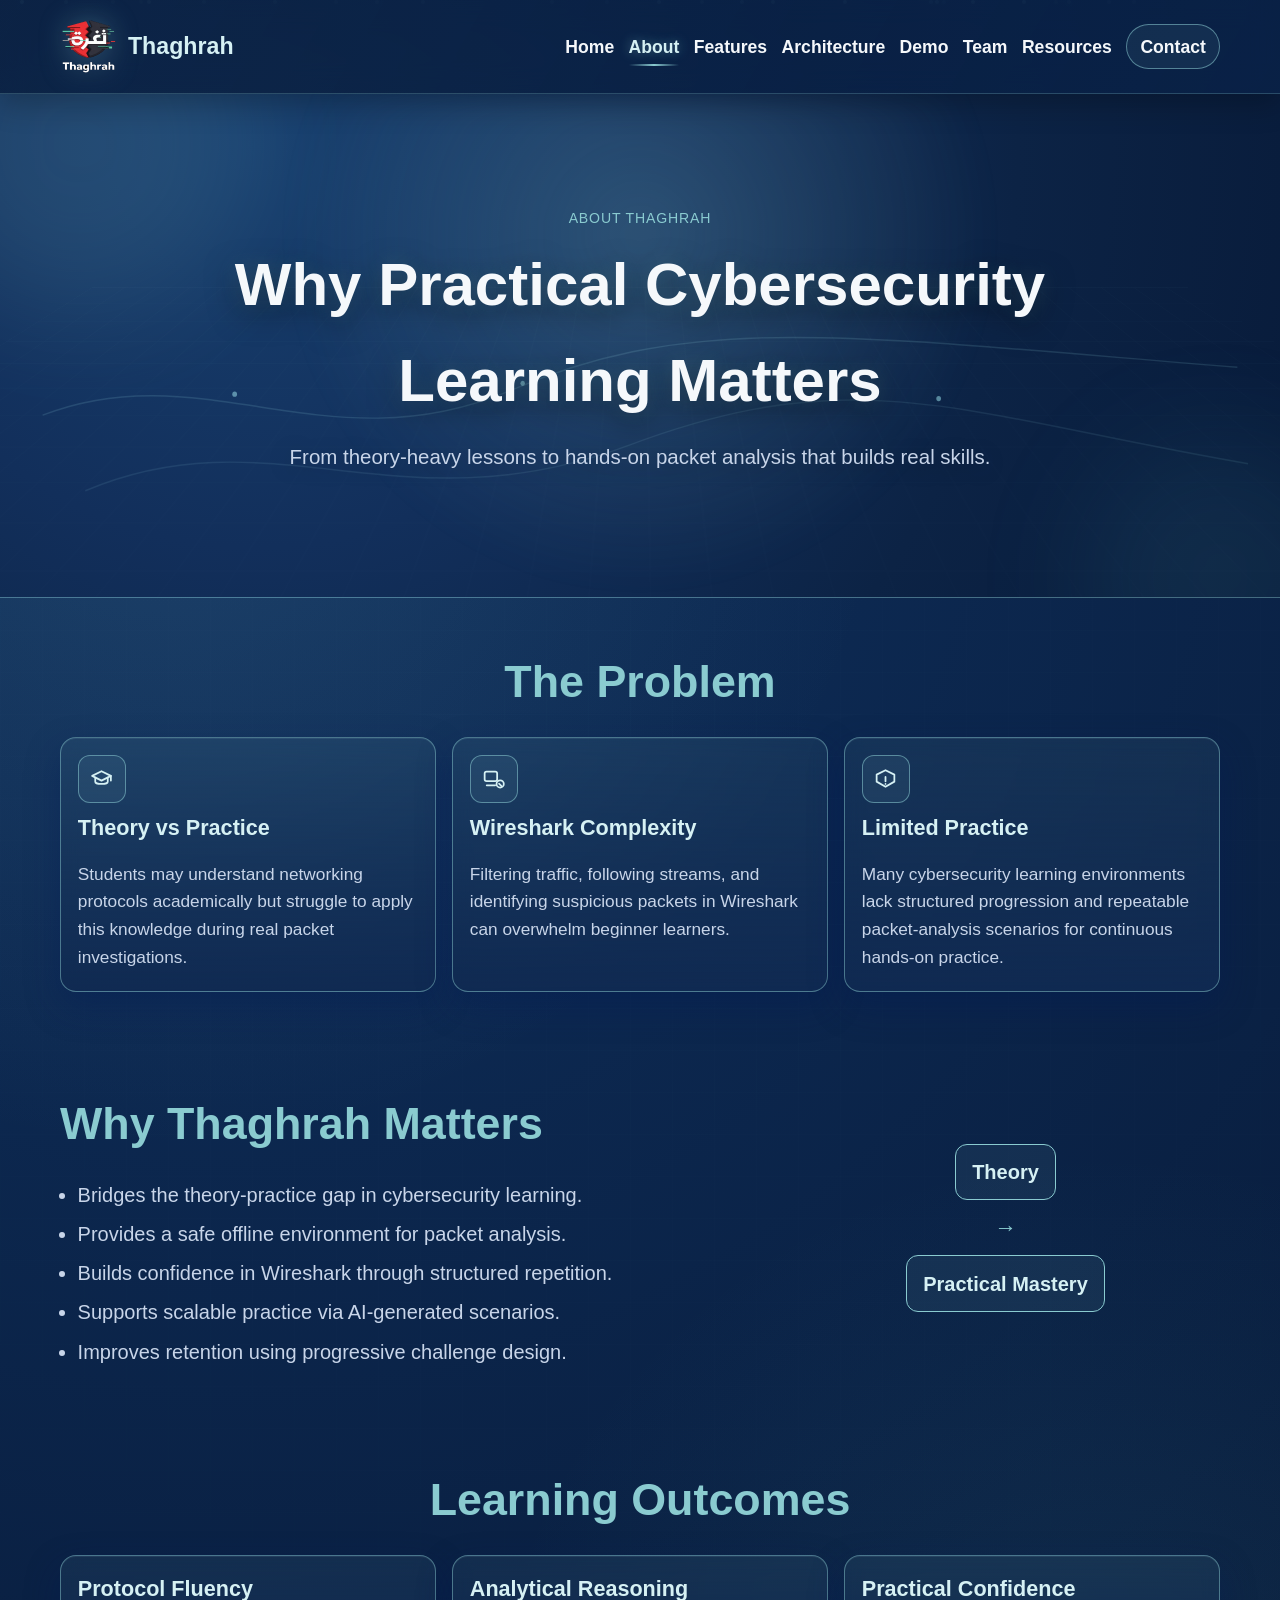
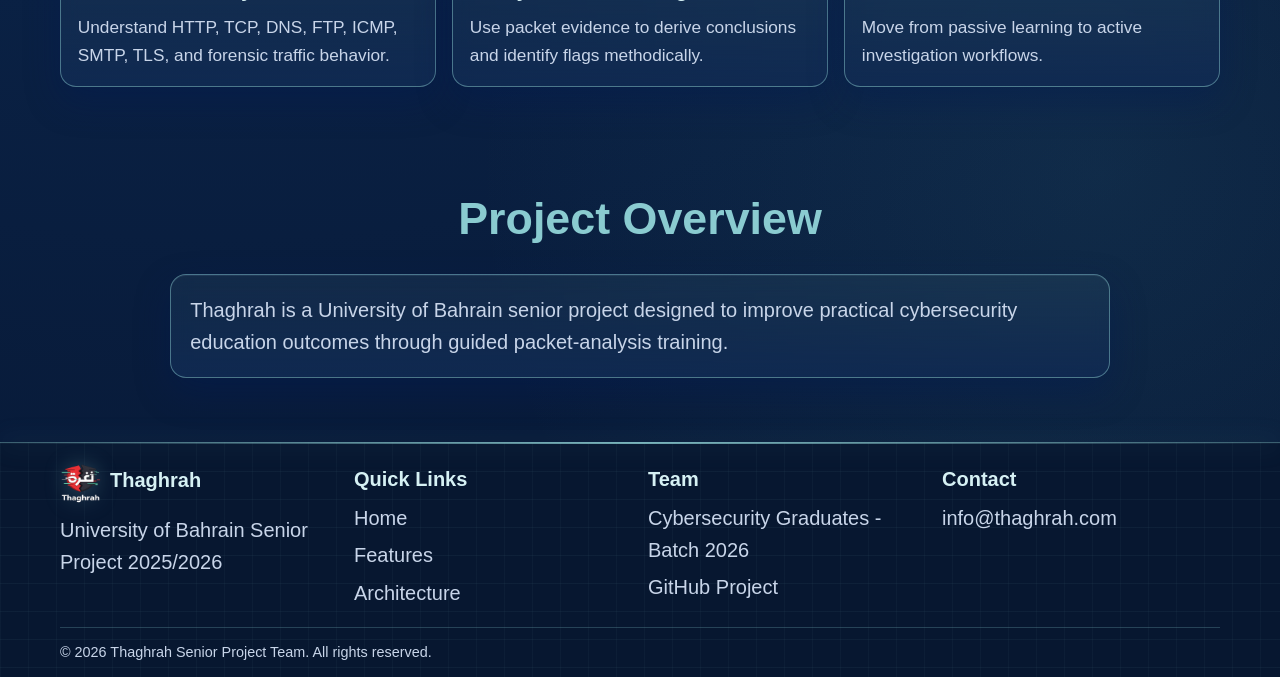
==== about.html @ a1ef3fb4 "Website" ====
<!doctype html>
<html lang="en">
  <head>
    <meta charset="UTF-8" />
    <meta name="viewport" content="width=device-width, initial-scale=1.0" />
    <title>Thaghrah | About</title>
    <meta name="description" content="About Thaghrah, the educational impact, and why practical packet-analysis training matters." />
    <link rel="stylesheet" href="./styles.css" />
    <script defer src="./js/app.js"></script>
  </head>
  <body data-page="about">
    <div id="site-nav"></div>
    <header class="hero">
      <div class="container hero-content">
        <p class="eyebrow">About Thaghrah</p>
        <h2>Why Practical Cybersecurity Learning Matters</h2>
        <p class="hero-subtitle">From theory-heavy lessons to hands-on packet analysis that builds real skills.</p>
      </div>
    </header>
    <main>
      <section class="container section">
        <h3 class="section-heading">The Problem</h3>
        <div class="info-grid problem-grid">
          <article class="info-card problem-card">
            <div class="problem-icon" aria-hidden="true">
              <svg viewBox="0 0 24 24" fill="none">
                <path d="M3 9.5L12 5l9 4.5-9 4.5-9-4.5Z" />
                <path d="M6 11.1V15c0 1.2 2.7 2.2 6 2.2s6-1 6-2.2v-3.9" />
                <path d="M21 9.5V14" />
              </svg>
            </div>
            <h4>Theory vs Practice</h4>
            <p>
              Students may understand networking protocols academically but struggle to
              apply this knowledge during real packet investigations.
            </p>
          </article>
          <article class="info-card problem-card">
            <div class="problem-icon" aria-hidden="true">
              <svg viewBox="0 0 24 24" fill="none">
                <rect x="3.5" y="5.5" width="12" height="9" rx="1.8" />
                <path d="M8.2 18.5h2.6m-5.3 0h8m3.8-1.6 2.2 2.2m-1.1-5.4a3.5 3.5 0 1 1 0 7 3.5 3.5 0 0 1 0-7Z" />
              </svg>
            </div>
            <h4>Wireshark Complexity</h4>
            <p>
              Filtering traffic, following streams, and identifying suspicious packets in
              Wireshark can overwhelm beginner learners.
            </p>
          </article>
          <article class="info-card problem-card">
            <div class="problem-icon" aria-hidden="true">
              <svg viewBox="0 0 24 24" fill="none">
                <path d="M12 4 3.5 8.3V15L12 20l8.5-5V8.3L12 4Z" />
                <path d="M12 10.5v4.2m0 2.5h.01" />
              </svg>
            </div>
            <h4>Limited Practice</h4>
            <p>
              Many cybersecurity learning environments lack structured progression and
              repeatable packet-analysis scenarios for continuous hands-on practice.
            </p>
          </article>
        </div>
      </section>

      <section class="container section split-impact">
        <div>
          <h3 class="section-heading left">Why Thaghrah Matters</h3>
          <ul class="impact-list">
            <li>Bridges the theory-practice gap in cybersecurity learning.</li>
            <li>Provides a safe offline environment for packet analysis.</li>
            <li>Builds confidence in Wireshark through structured repetition.</li>
            <li>Supports scalable practice via AI-generated scenarios.</li>
            <li>Improves retention using progressive challenge design.</li>
          </ul>
        </div>
        <div class="impact-visual">
          <div class="impact-tile">Theory</div>
          <div class="impact-arrow">→</div>
          <div class="impact-tile">Practical Mastery</div>
        </div>
      </section>

      <section class="container section">
        <h3 class="section-heading">Learning Outcomes</h3>
        <div class="info-grid">
          <article class="info-card"><h4>Protocol Fluency</h4><p>Understand HTTP, TCP, DNS, FTP, ICMP, SMTP, TLS, and forensic traffic behavior.</p></article>
          <article class="info-card"><h4>Analytical Reasoning</h4><p>Use packet evidence to derive conclusions and identify flags methodically.</p></article>
          <article class="info-card"><h4>Practical Confidence</h4><p>Move from passive learning to active investigation workflows.</p></article>
        </div>
      </section>

      <section class="container section">
        <h3 class="section-heading">Project Overview</h3>
        <div class="info-banner">
          Thaghrah is a University of Bahrain senior project designed to improve practical cybersecurity education outcomes through guided packet-analysis training.
        </div>
      </section>
    </main>
    <div id="site-footer"></div>
    <button id="scrollTopBtn" class="scroll-top" type="button" aria-label="Scroll to top">↑</button>
  </body>
</html>
---- styles.css ----
:root {
  --bg: #081b3a;
  --bg-soft: #102a52;
  --bg-soft-2: #193764;
  --text: #f5f8fb;
  --muted: #c8d5e9;
  --accent: #8acbd0;
  --accent-strong: #56b6c6;
  --accent-soft: #d6f1f4;
  --card-border: #8acbd0;
}

* { box-sizing: border-box; }
html { scroll-behavior: smooth; }
body {
  margin: 0;
  font-family: Inter, Arial, sans-serif;
  line-height: 1.6;
  font-size: 20px;
  background: radial-gradient(circle at 10% 10%, #0f315f 0%, #081b3a 42%, #06132a 100%);
  background-size: 170% 170%;
  animation: bodyGradientShift 20s ease-in-out infinite;
  color: var(--text);
  opacity: 0;
  transform: translateY(16px);
  transition: opacity 0.32s ease, transform 0.42s ease;
  position: relative;
  overflow-x: hidden;
}
body::before,
body::after {
  content: "";
  position: fixed;
  inset: 0;
  pointer-events: none;
  z-index: -2;
}
body::before {
  background:
    linear-gradient(rgba(138, 203, 208, 0.06) 1px, transparent 1px),
    linear-gradient(90deg, rgba(138, 203, 208, 0.05) 1px, transparent 1px);
  background-size: 42px 42px, 42px 42px;
  mask-image: radial-gradient(circle at 50% 35%, rgba(0, 0, 0, 0.75), transparent 78%);
  opacity: 0.38;
}
body::after {
  z-index: -1;
  background:
    radial-gradient(circle at 12% 18%, rgba(138, 203, 208, 0.12) 0%, transparent 34%),
    radial-gradient(circle at 86% 78%, rgba(86, 182, 198, 0.1) 0%, transparent 30%);
}
body.page-ready { opacity: 1; transform: translateY(0); }
body.page-leaving { opacity: 0; transform: translateY(16px) scale(0.995); }

.container { width: min(1160px, 92%); margin: 0 auto; }
.section { padding: 3rem 0; }
a { color: var(--accent); }

.site-nav-wrap {
  position: sticky;
  top: 0;
  z-index: 30;
  backdrop-filter: blur(14px);
  background: linear-gradient(120deg, rgba(8, 27, 58, 0.68), rgba(9, 33, 70, 0.78));
  border-bottom: 1px solid rgba(138, 203, 208, 0.25);
  box-shadow: 0 10px 28px rgba(0, 0, 0, 0.24);
}

.hero {
  background: radial-gradient(circle at 20% 10%, #18406f 0%, #122f5b 36%, #0c2345 68%, #081b3a 100%);
  border-bottom: 1px solid rgba(138, 203, 208, 0.45);
  padding-bottom: 2.1rem;
  min-height: 56vh;
  display: flex;
  flex-direction: column;
  position: relative;
  overflow: hidden;
  isolation: isolate;
}

.nav { display: flex; align-items: center; justify-content: space-between; gap: 1rem; padding: 1.1rem 0; }
.nav h1 { margin: 0; color: var(--accent-soft); font-size: 1.45rem; }
.brand {
  display: inline-flex;
  align-items: center;
  gap: 0.62rem;
  text-decoration: none;
}
.brand-logo {
  width: 58px;
  height: 58px;
  object-fit: contain;
  filter: drop-shadow(0 0 14px rgba(138, 203, 208, 0.3));
}
.menu-toggle { display: none; background: transparent; color: var(--accent); border: 1px solid var(--card-border); border-radius: 10px; padding: 0.5rem 0.8rem; }
.nav-links { display: flex; align-items: center; gap: 0.9rem; }
.nav-links a {
  text-decoration: none;
  color: var(--text);
  font-weight: 600;
  font-size: 1.1rem;
  position: relative;
  transition: color 0.24s ease;
}
.nav-links a::after {
  content: "";
  position: absolute;
  left: 0;
  right: 0;
  bottom: -5px;
  height: 2px;
  background: linear-gradient(90deg, rgba(138, 203, 208, 0), var(--accent), rgba(138, 203, 208, 0));
  transform: scaleX(0);
  transform-origin: center;
  transition: transform 0.28s ease;
}
.nav-links a:hover::after,
.nav-links a.active::after { transform: scaleX(1); }
.nav-links a.active { color: var(--accent-soft); text-shadow: 0 0 12px rgba(138, 203, 208, 0.45); }
.nav-links a.nav-contact {
  padding: 0.45rem 0.82rem;
  border-radius: 999px;
  border: 1px solid rgba(138, 203, 208, 0.55);
  background: rgba(138, 203, 208, 0.08);
  box-shadow: 0 0 0 rgba(138, 203, 208, 0.3);
}
.nav-links a.nav-contact:hover {
  box-shadow: 0 0 18px rgba(138, 203, 208, 0.35), 0 10px 24px rgba(2, 26, 84, 0.42);
}

.btn {
  text-decoration: none;
  background: linear-gradient(90deg, #5dbcc8 0%, #8acbd0 100%);
  color: #021a54;
  padding: 0.7rem 1.15rem;
  border-radius: 12px;
  font-weight: 700;
  font-size: 1.03rem;
  border: 1px solid transparent;
  box-shadow: 0 8px 20px rgba(138, 203, 208, 0.32);
  transition: transform 0.24s ease, box-shadow 0.24s ease, filter 0.24s ease;
  position: relative;
  overflow: hidden;
}
.btn::after {
  content: "→";
  margin-left: 0.35rem;
  display: inline-block;
  transform: translateX(0);
  transition: transform 0.2s ease;
}
.btn:hover { transform: translateY(-2px) scale(1.015); box-shadow: 0 14px 32px rgba(138, 203, 208, 0.5); filter: saturate(1.08); }
.btn:hover::after { transform: translateX(4px); }
.btn:active { transform: translateY(1px) scale(0.99); }
.btn.ghost { background: rgba(138, 203, 208, 0.12); color: var(--text); border-color: var(--card-border); box-shadow: none; }
.btn.outline { background: transparent; color: var(--accent); border-color: var(--accent); box-shadow: none; }
.btn.primary { background: linear-gradient(90deg, var(--accent-strong) 0%, var(--accent) 100%); }
.btn.block { display: block; width: 100%; text-align: center; margin-top: 0.5rem; }
.btn.block::after { content: "↗"; }

.hero::before,
.hero::after {
  content: "";
  position: absolute;
  border-radius: 999px;
  filter: blur(60px);
  opacity: 0.35;
  pointer-events: none;
}

.hero::before {
  width: 340px;
  height: 340px;
  background: rgba(138, 203, 208, 0.35);
  top: -120px;
  left: -90px;
  animation: heroOrbDriftA 10.5s ease-in-out infinite;
}

.hero::after {
  width: 280px;
  height: 280px;
  background: rgba(86, 182, 198, 0.28);
  bottom: -120px;
  right: -80px;
  animation: heroOrbDriftB 12.5s ease-in-out infinite;
}
.hero-grid,
.hero-spotlight,
.hero-network {
  position: absolute;
  pointer-events: none;
  inset: 0;
}
.hero-grid {
  background:
    linear-gradient(rgba(138, 203, 208, 0.1) 1px, transparent 1px),
    linear-gradient(90deg, rgba(138, 203, 208, 0.08) 1px, transparent 1px);
  background-size: 38px 38px, 38px 38px;
  mask-image: linear-gradient(to bottom, rgba(0, 0, 0, 0.9), transparent 85%);
  opacity: 0.22;
  transform: perspective(600px) rotateX(56deg) translateY(130px);
  transform-origin: center;
}
.hero-spotlight {
  background: radial-gradient(circle at 50% 28%, rgba(138, 203, 208, 0.22), transparent 48%);
  filter: blur(14px);
  animation: heroSpotPulse 7s ease-in-out infinite;
}
.hero-network {
  z-index: 0;
  opacity: 0.62;
  mix-blend-mode: screen;
}
.hero-content h2 {
  text-shadow: 0 8px 30px rgba(0, 0, 0, 0.5), 0 0 22px rgba(138, 203, 208, 0.22);
}
.hero-subtitle {
  text-shadow: 0 4px 22px rgba(2, 26, 84, 0.4);
}
.hero-content > * { position: relative; z-index: 2; }

.hero-content { text-align: center; padding: 2rem 0 0.6rem; position: relative; z-index: 1; }
.hero-content {
  margin-top: auto;
  margin-bottom: auto;
}
.eyebrow { color: var(--accent); text-transform: uppercase; letter-spacing: 0.06em; font-size: 0.88rem; margin: 0 0 0.4rem; }
.hero-content h2 {
  margin: 0.45rem auto 0.75rem;
  font-size: clamp(2.25rem, 4.9vw, 3.75rem);
  max-width: 900px;
  text-wrap: balance;
}
.hero-fullscreen { min-height: 100vh; }
.hero-fullscreen .hero-content {
  margin-top: auto;
  margin-bottom: auto;
  padding: 2.2rem 0 0.4rem;
}
.hero-subtitle { max-width: 840px; margin: 0 auto; color: var(--muted); font-size: 1.28rem; }
.hero-actions { margin-top: 1.1rem; display: flex; justify-content: center; gap: 0.75rem; flex-wrap: wrap; }

.section-heading { text-align: center; color: var(--accent); font-size: clamp(2rem, 3.5vw, 3rem); margin: 0 0 1.2rem; }
.section-heading.left { text-align: left; }
.section-subtitle { text-align: center; color: var(--muted); margin-top: -0.5rem; margin-bottom: 1.2rem; }

.glass {
  background: linear-gradient(180deg, rgba(138, 203, 208, 0.08) 0%, rgba(16, 42, 82, 0.94) 100%);
  border: 1px solid var(--card-border);
  border-radius: 16px;
  box-shadow: 0 10px 24px rgba(2, 26, 84, 0.28);
}

.overview-layout { display: grid; grid-template-columns: 1.25fr 1fr; gap: 0.8rem; align-items: stretch; }
.stats-row { display: grid; grid-template-columns: repeat(2, minmax(0, 1fr)); gap: 0.6rem; }
.mini-stat {
  padding: 1.35rem 1rem;
  min-height: 155px;
  text-align: center;
  display: flex;
  flex-direction: column;
  justify-content: center;
}
.mini-stat strong { display: block; font-size: 2.05rem; color: var(--accent); }
.mini-stat span { color: var(--muted); font-size: 1.15rem; }
.mini-stat, .demo-video-panel, .solution-card, .info-card, .team-card, .resource-card, .security-card, .gamification-card, .category-card, .flow-step, .tech-chip, .content-panel, .info-banner, .architecture-diagram-wrap { background: linear-gradient(180deg, rgba(138, 203, 208, 0.08) 0%, rgba(16, 42, 82, 0.94) 100%); border: 1px solid var(--card-border); border-radius: 16px; box-shadow: 0 10px 24px rgba(2, 26, 84, 0.28); }
.mini-stat, .demo-video-panel, .solution-card, .info-card, .team-card, .resource-card, .security-card, .gamification-card, .category-card, .flow-step, .tech-chip, .content-panel, .info-banner, .architecture-diagram-wrap {
  backdrop-filter: blur(9px);
  border-color: rgba(138, 203, 208, 0.48);
  box-shadow: 0 14px 34px rgba(2, 26, 84, 0.38), inset 0 1px 0 rgba(214, 241, 244, 0.08);
  transition: transform 0.26s ease, box-shadow 0.26s ease, border-color 0.26s ease, filter 0.26s ease;
  position: relative;
}
.mini-stat::before, .demo-video-panel::before, .solution-card::before, .info-card::before, .team-card::before, .resource-card::before, .security-card::before, .gamification-card::before, .category-card::before, .flow-step::before, .tech-chip::before {
  content: "";
  position: absolute;
  inset: -1px;
  border-radius: inherit;
  background: radial-gradient(240px circle at var(--mx, 50%) var(--my, 50%), rgba(138, 203, 208, 0.2), transparent 55%);
  opacity: 0;
  transition: opacity 0.25s ease;
  pointer-events: none;
}
.mini-stat:hover::before, .demo-video-panel:hover::before, .solution-card:hover::before, .info-card:hover::before, .team-card:hover::before, .resource-card:hover::before, .security-card:hover::before, .gamification-card:hover::before, .category-card:hover::before, .flow-step:hover::before, .tech-chip:hover::before { opacity: 1; }

.demo-video-panel {
  padding: 1rem;
  box-shadow: 0 20px 42px rgba(2, 26, 84, 0.5), 0 0 30px rgba(138, 203, 208, 0.15);
}
.demo-video-panel h4 { margin: 0 0 0.4rem; color: var(--accent-soft); font-size: 1.25rem; }
.demo-video-panel p { margin: 0 0 0.7rem; color: var(--muted); }
.video-frame {
  border-radius: 12px;
  overflow: hidden;
  border: 1px solid var(--card-border);
  background: var(--bg-soft-2);
  aspect-ratio: 16 / 9;
  box-shadow: 0 24px 40px rgba(0, 0, 0, 0.42), 0 0 26px rgba(138, 203, 208, 0.17);
}
.video-frame iframe {
  transform: scale(1.01);
  transition: transform 0.55s ease, filter 0.55s ease;
  filter: saturate(1.05) contrast(1.04);
}
.demo-video-panel:hover .video-frame iframe {
  transform: scale(1.03);
}
.video-frame iframe { width: 100%; height: 100%; border: 0; }

.content-panel, .info-banner { padding: 1.2rem; max-width: 940px; margin: 0 auto; color: var(--muted); }
.solution-grid, .info-grid, .team-grid, .resources-grid, .security-grid, .gamification-grid { display: grid; grid-template-columns: repeat(3, minmax(0, 1fr)); gap: 1rem; }
.solution-card, .info-card, .team-card, .resource-card, .security-card, .gamification-card, .category-card { padding: 1.05rem; }
.solution-card:hover, .info-card:hover, .team-card:hover, .resource-card:hover, .security-card:hover, .gamification-card:hover, .category-card:hover, .flow-step:hover, .mini-stat:hover, .tech-chip:hover {
  transform: translateY(-7px) scale(1.01);
  box-shadow: 0 20px 36px rgba(2, 26, 84, 0.52), 0 0 0 1px rgba(138, 203, 208, 0.5), 0 0 20px rgba(138, 203, 208, 0.2);
}
.solution-card h4, .info-card h4, .team-card h4, .resource-card h4, .security-card h4, .gamification-card h4, .category-card h4 { margin: 0 0 0.45rem; color: var(--accent-soft); }
.solution-card h4, .info-card h4, .team-card h4, .resource-card h4, .security-card h4, .gamification-card h4, .category-card h4 { font-size: 1.35rem; }
.solution-card p, .info-card p, .team-card p, .resource-card p, .security-card p, .gamification-card p, .category-card p { margin: 0; color: var(--muted); font-size: 1.08rem; }
.resource-card p { min-height: 58px; margin-bottom: 0.7rem; }
.problem-grid .problem-card {
  min-height: 255px;
  display: flex;
  flex-direction: column;
  gap: 0.5rem;
}
.problem-icon {
  width: 48px;
  height: 48px;
  border-radius: 12px;
  display: grid;
  place-items: center;
  border: 1px solid rgba(138, 203, 208, 0.55);
  background: rgba(138, 203, 208, 0.08);
  box-shadow: 0 0 0 0 rgba(138, 203, 208, 0.32);
  transition: transform 0.24s ease, box-shadow 0.24s ease, background 0.24s ease;
}
.problem-icon svg {
  width: 25px;
  height: 25px;
  stroke: var(--accent-soft);
  stroke-width: 1.7;
  stroke-linecap: round;
  stroke-linejoin: round;
}
.problem-card:hover .problem-icon {
  transform: translateY(-2px) scale(1.04);
  background: rgba(138, 203, 208, 0.16);
  box-shadow: 0 0 16px rgba(138, 203, 208, 0.35);
}

#conclusion .info-grid {
  max-width: 980px;
  margin-left: auto;
  margin-right: auto;
  grid-template-columns: repeat(2, minmax(0, 1fr));
}

.preview-carousel { max-width: 1040px; margin: 0 auto; }
.preview-track { display: grid; }
.preview-slide { display: none; padding: 1rem; border: 1px solid var(--card-border); border-radius: 16px; background: linear-gradient(180deg, rgba(138, 203, 208, 0.08) 0%, rgba(16, 42, 82, 0.94) 100%); box-shadow: 0 22px 38px rgba(0, 0, 0, 0.35); }
.preview-slide.active { display: block; animation: cinematicSlideIn 0.62s cubic-bezier(0.16, 0.84, 0.24, 1); }
.preview-slide h4 { margin: 0 0 0.7rem; color: var(--accent-soft); }
.preview-slide .mockup-screen-wrap {
  padding: 12px;
  border-radius: 14px;
  border: 1px solid rgba(138, 203, 208, 0.35);
  background: linear-gradient(180deg, rgba(255, 255, 255, 0.04), rgba(255, 255, 255, 0.01));
  box-shadow: 0 16px 30px rgba(0, 0, 0, 0.34);
}
.preview-slide .mockup-screen {
  border-radius: 12px;
  border: 1px solid var(--card-border);
  height: 260px;
  margin-bottom: 0.2rem;
  background-size: cover;
  background-position: center;
  cursor: zoom-in;
  position: relative;
  overflow: hidden;
  transition: transform 0.28s ease, box-shadow 0.28s ease;
}
.preview-slide .mockup-screen:hover { transform: scale(1.02); box-shadow: 0 20px 30px rgba(2, 26, 84, 0.45), 0 0 26px rgba(138, 203, 208, 0.24); }
.preview-slide .mockup-screen::after {
  content: "";
  position: absolute;
  inset: 0;
  background: linear-gradient(120deg, rgba(255, 255, 255, 0.06), transparent 30%, transparent 70%, rgba(255, 255, 255, 0.06));
  opacity: 0;
  transition: opacity 0.32s ease;
}
.preview-slide .mockup-screen:hover::after { opacity: 1; }
.browser-chrome {
  height: 28px;
  display: flex;
  align-items: center;
  gap: 6px;
  margin-bottom: 8px;
}
.browser-chrome span {
  width: 10px;
  height: 10px;
  border-radius: 999px;
  background: rgba(214, 241, 244, 0.4);
}
.mock-dashboard { background-image: linear-gradient(120deg, rgba(86,182,198,0.3), rgba(8,27,58,0.9)); }
.mock-challenge { background-image: linear-gradient(120deg, rgba(138,203,208,0.4), rgba(8,27,58,0.95)); }
.mock-ai { background-image: linear-gradient(120deg, rgba(32,113,156,0.45), rgba(8,27,58,0.92)); }
.mock-progress { background-image: linear-gradient(120deg, rgba(86,182,198,0.35), rgba(8,27,58,0.9)); }
.preview-controls { display: flex; justify-content: center; gap: 0.5rem; margin-top: 0.7rem; }
.preview-dot { width: 12px; height: 12px; border-radius: 50%; border: 1px solid var(--accent); background: transparent; }
.preview-dot.active { background: var(--accent); box-shadow: 0 0 14px rgba(138, 203, 208, 0.8); }

.workflow { display: grid; grid-template-columns: repeat(6, minmax(0, 1fr)); gap: 0.75rem; position: relative; }
.flow-step { padding: 0.9rem; text-align: center; position: relative; }
.flow-step span { width: 32px; height: 32px; display: grid; place-items: center; margin: 0 auto 0.45rem; border-radius: 50%; border: 1px solid var(--accent); color: var(--accent); font-weight: 700; }
.flow-step h4 { margin: 0 0 0.35rem; color: var(--accent-soft); font-size: 1rem; }
.flow-step p { margin: 0; color: var(--muted); font-size: 0.9rem; }

.categories-grid { display: grid; grid-template-columns: repeat(4, minmax(0, 1fr)); gap: 0.8rem; }
.category-card { min-height: 130px; }

.split-impact { display: grid; grid-template-columns: 1.25fr 0.75fr; gap: 1rem; align-items: center; }
.impact-list { margin: 0; padding-left: 1.1rem; color: var(--muted); display: grid; gap: 0.45rem; }
.impact-visual { display: grid; place-items: center; gap: 0.6rem; }
.impact-tile { padding: 0.7rem 1rem; border: 1px solid var(--card-border); border-radius: 12px; background: rgba(138, 203, 208, 0.08); color: var(--accent-soft); font-weight: 700; }
.impact-arrow { color: var(--accent); font-size: 1.4rem; }

.architecture-diagram-wrap { padding: 1rem; cursor: zoom-in; transition: box-shadow 0.2s ease; }
.architecture-diagram-wrap:hover { box-shadow: 0 0 0 1px var(--accent), 0 18px 30px rgba(2,26,84,0.45); }
.architecture-diagram { display: block; width: 100%; height: auto; border-radius: 12px; }
.architecture-diagram-wrap figcaption { color: var(--muted); margin-top: 0.45rem; font-size: 0.9rem; text-align: center; }

.progress-bar { height: 10px; border-radius: 999px; background: rgba(138, 203, 208, 0.18); overflow: hidden; margin: 0.35rem 0 0.7rem; }
.progress-bar span {
  display: block;
  height: 100%;
  width: 0;
  background: linear-gradient(90deg, var(--accent-strong), var(--accent));
  box-shadow: 0 0 14px rgba(138, 203, 208, 0.45);
  transition: width 1s cubic-bezier(0.17, 0.84, 0.44, 1);
}
.badge-row { display: flex; gap: 0.35rem; flex-wrap: wrap; margin: 0.35rem 0 0.65rem; }
.badge-row span {
  border: 1px solid var(--card-border);
  border-radius: 999px;
  padding: 0.25rem 0.6rem;
  color: var(--accent-soft);
  font-size: 0.86rem;
  position: relative;
  overflow: hidden;
}
.badge-row span::after {
  content: "";
  position: absolute;
  inset: 0;
  background: linear-gradient(120deg, transparent 20%, rgba(214, 241, 244, 0.32) 50%, transparent 80%);
  transform: translateX(-130%);
  animation: badgeShine 3.2s ease-in-out infinite;
}
.confetti-preview {
  display: flex;
  gap: 0.5rem;
  min-height: 22px;
  margin: 0.35rem 0 0.55rem;
}
.confetti-preview i {
  width: 6px;
  height: 6px;
  border-radius: 2px;
  display: block;
  background: var(--accent);
  animation: confettiFloat 1.3s ease-in-out infinite;
  opacity: 0.85;
}
.confetti-preview i:nth-child(2n) { animation-delay: 0.2s; background: #68d6de; }
.confetti-preview i:nth-child(3n) { animation-delay: 0.38s; background: #9ce8ee; }

.tech-grid { display: grid; grid-template-columns: repeat(3, minmax(0, 1fr)); gap: 0.7rem; max-width: 920px; margin: 0 auto; }
.tech-chip { padding: 0.8rem 1rem; text-align: center; font-weight: 700; color: var(--accent-soft); }
.tech-chip {
  display: grid;
  place-items: center;
  gap: 0.34rem;
  min-height: 90px;
  animation: chipFloat 5.2s ease-in-out infinite;
}
.tech-chip::after {
  content: attr(data-icon);
  width: 36px;
  height: 36px;
  border-radius: 10px;
  display: grid;
  place-items: center;
  font-size: 0.78rem;
  border: 1px solid rgba(138, 203, 208, 0.4);
  background: radial-gradient(circle at 30% 25%, rgba(214, 241, 244, 0.18), rgba(16, 42, 82, 0.7));
  box-shadow: 0 0 18px rgba(138, 203, 208, 0.2);
}
.tech-chip:nth-child(2n) { animation-delay: 0.45s; }

.avatar { width: 72px; height: 72px; border-radius: 50%; border: 2px solid var(--accent); display: grid; place-items: center; margin: 0 auto 0.8rem; font-weight: 700; color: var(--accent-soft); }

.team-card {
  text-align: center;
}

.team-links {
  margin-top: 0.8rem;
  display: flex;
  gap: 0.45rem;
  flex-wrap: wrap;
  justify-content: center;
}

.team-links a {
  text-decoration: none;
  border: 1px solid var(--card-border);
  border-radius: 999px;
  padding: 0.32rem 0.72rem;
  color: var(--accent-soft);
  font-size: 0.9rem;
  transition: all 0.2s ease;
}

.team-links a:hover {
  background: rgba(138, 203, 208, 0.14);
  color: var(--text);
}

.team-link-btn {
  font: inherit;
  cursor: pointer;
  text-decoration: none;
  border: 1px solid var(--card-border);
  border-radius: 999px;
  padding: 0.32rem 0.72rem;
  color: var(--accent-soft);
  font-size: 0.9rem;
  transition: all 0.2s ease;
  background: transparent;
}

.team-link-btn:hover {
  background: rgba(138, 203, 208, 0.14);
  color: var(--text);
}

.supervisor-appreciation {
  margin-top: 2.25rem;
  text-align: center;
}

.supervisor-appreciation-title {
  margin: 0 0 0.85rem;
  font-size: 1.15rem;
  color: var(--accent-soft);
  font-weight: 600;
  letter-spacing: 0.04em;
}

.supervisor-appreciation p {
  margin: 0;
  line-height: 1.65;
  max-width: 720px;
  margin-left: auto;
  margin-right: auto;
}

.supervisor-appreciation strong {
  color: var(--text);
}

.cv-modal {
  position: fixed;
  inset: 0;
  z-index: 60;
  display: none;
  align-items: center;
  justify-content: center;
  padding: 1rem;
}

.cv-modal.open {
  display: flex;
}

.cv-modal-backdrop {
  position: absolute;
  inset: 0;
  background: rgba(0, 5, 20, 0.88);
  cursor: pointer;
}

.cv-modal-panel {
  position: relative;
  z-index: 1;
  width: min(960px, 100%);
  max-height: 92vh;
  display: flex;
  flex-direction: column;
  background: linear-gradient(180deg, rgba(16, 42, 82, 0.98) 0%, rgba(8, 27, 58, 0.99) 100%);
  border: 1px solid var(--card-border);
  border-radius: 16px;
  box-shadow: 0 24px 48px rgba(0, 0, 0, 0.55);
  overflow: hidden;
}

.cv-modal-header {
  display: flex;
  flex-wrap: wrap;
  align-items: center;
  justify-content: space-between;
  gap: 0.75rem;
  padding: 0.85rem 1rem;
  border-bottom: 1px solid rgba(138, 203, 208, 0.35);
}

.cv-modal-title {
  margin: 0;
  font-size: 1.1rem;
  color: var(--accent-soft);
}

.cv-modal-actions {
  display: flex;
  align-items: center;
  gap: 0.5rem;
}

.cv-modal-download {
  font-size: 0.9rem;
  padding: 0.5rem 0.9rem;
}

.cv-modal-close {
  width: 40px;
  height: 40px;
  border-radius: 50%;
  border: 1px solid var(--accent);
  background: #0d2852;
  color: var(--text);
  font-size: 1.5rem;
  line-height: 1;
  cursor: pointer;
}

.cv-modal-body {
  flex: 1;
  min-height: 0;
  display: flex;
  flex-direction: column;
  padding: 0 1rem 1rem;
}

.cv-modal-frame {
  flex: 1;
  min-height: 55vh;
  width: 100%;
  border: 1px solid var(--card-border);
  border-radius: 12px;
  background: #0a1628;
}

.cv-modal-hint {
  margin: 0.65rem 0 0;
  font-size: 0.88rem;
  color: var(--muted);
  text-align: center;
}

.site-footer {
  border-top: 1px solid rgba(138, 203, 208, 0.4);
  padding-top: 1.2rem;
  margin-top: 1rem;
  background:
    linear-gradient(rgba(138, 203, 208, 0.05) 1px, transparent 1px),
    linear-gradient(90deg, rgba(138, 203, 208, 0.04) 1px, transparent 1px),
    #071730;
  background-size: 28px 28px, 28px 28px, auto;
  position: relative;
}
.site-footer::before {
  content: "";
  position: absolute;
  top: -1px;
  left: 0;
  right: 0;
  height: 2px;
  background: linear-gradient(90deg, transparent, rgba(138, 203, 208, 0.8), transparent);
  box-shadow: 0 0 24px rgba(138, 203, 208, 0.35);
}
.footer-grid { display: grid; grid-template-columns: repeat(4, minmax(0, 1fr)); gap: 1rem; }
.footer-brand {
  display: inline-flex;
  align-items: center;
  gap: 0.5rem;
}
.footer-logo {
  width: 42px;
  height: 42px;
  object-fit: contain;
  filter: drop-shadow(0 0 10px rgba(138, 203, 208, 0.28));
}
.footer-grid h4 { margin: 0 0 0.45rem; color: var(--accent-soft); }
.footer-grid p, .footer-grid a { margin: 0; display: block; color: var(--muted); text-decoration: none; margin-bottom: 0.35rem; }
.footer-grid a {
  position: relative;
  width: fit-content;
  transition: color 0.2s ease, transform 0.2s ease;
}
.footer-grid a::after {
  content: "";
  position: absolute;
  left: 0;
  bottom: -2px;
  width: 100%;
  height: 1px;
  background: var(--accent);
  transform: scaleX(0);
  transform-origin: left;
  transition: transform 0.22s ease;
}
.footer-grid a:hover { color: var(--accent-soft); transform: translateX(2px); }
.footer-grid a:hover::after { transform: scaleX(1); }
.footer-bottom { border-top: 1px solid rgba(138, 203, 208, 0.24); margin-top: 0.8rem; padding: 0.8rem 0; color: var(--muted); font-size: 0.9rem; }

.lightbox {
  position: fixed;
  inset: 0;
  background: rgba(0, 5, 20, 0.86);
  display: none;
  align-items: center;
  justify-content: center;
  padding: 1rem;
  z-index: 40;
}
.lightbox.open { display: flex; }
.lightbox img { max-width: min(1200px, 95vw); max-height: 88vh; border-radius: 12px; border: 1px solid var(--accent); box-shadow: 0 20px 40px rgba(0,0,0,0.5); }
.lightbox-close { position: absolute; top: 18px; right: 20px; border: 1px solid var(--accent); background: #0d2852; color: var(--text); font-size: 1.6rem; width: 44px; height: 44px; border-radius: 50%; }

.contact-form {
  max-width: 820px;
  margin: 0 auto;
  padding: 1rem;
  display: grid;
  gap: 0.75rem;
}
.contact-form label {
  color: var(--accent-soft);
  display: grid;
  gap: 0.35rem;
  font-size: 0.95rem;
}
.contact-form input,
.contact-form textarea {
  width: 100%;
  background: rgba(8, 27, 58, 0.8);
  border: 1px solid var(--card-border);
  border-radius: 10px;
  color: var(--text);
  padding: 0.7rem 0.75rem;
  font: inherit;
}

.scroll-top {
  position: fixed;
  right: 18px;
  bottom: 18px;
  width: 44px;
  height: 44px;
  border-radius: 50%;
  border: 1px solid var(--card-border);
  background: rgba(8, 27, 58, 0.9);
  color: var(--accent);
  cursor: pointer;
  display: grid;
  place-items: center;
  opacity: 0;
  transform: translateY(8px);
  pointer-events: none;
  transition: all 0.2s ease;
  z-index: 50;
}
.scroll-top.show {
  opacity: 1;
  transform: translateY(0);
  pointer-events: auto;
}

.reveal { opacity: 0; transform: translateY(16px); transition: opacity 0.55s ease, transform 0.55s ease; }
.reveal.in { opacity: 1; transform: translateY(0); }
.reveal.stagger { transition-delay: calc(var(--stagger-index, 0) * 80ms); }
.heading-reveal { opacity: 0; transform: translateY(18px); transition: opacity 0.5s ease, transform 0.5s ease; }
.heading-reveal.in { opacity: 1; transform: translateY(0); }

.floating-particles {
  position: fixed;
  inset: 0;
  pointer-events: none;
  z-index: -1;
  overflow: hidden;
}
.floating-particles span {
  position: absolute;
  width: 4px;
  height: 4px;
  border-radius: 50%;
  background: rgba(138, 203, 208, 0.5);
  box-shadow: 0 0 10px rgba(138, 203, 208, 0.35);
  animation: floatParticle linear infinite;
}

@keyframes fadeUp {
  from { opacity: 0; transform: translateY(8px); }
  to { opacity: 1; transform: translateY(0); }
}
@keyframes bodyGradientShift {
  0% { background-position: 0% 40%; }
  50% { background-position: 100% 60%; }
  100% { background-position: 0% 40%; }
}
@keyframes floatParticle {
  from { transform: translateY(110vh) scale(0.8); opacity: 0; }
  12% { opacity: 0.7; }
  to { transform: translateY(-15vh) scale(1.2); opacity: 0; }
}
@keyframes badgeShine {
  0%, 72% { transform: translateX(-130%); }
  100% { transform: translateX(130%); }
}
@keyframes confettiFloat {
  0% { transform: translateY(0) rotate(0deg); }
  50% { transform: translateY(-7px) rotate(18deg); }
  100% { transform: translateY(0) rotate(-4deg); }
}
@keyframes chipFloat {
  0%, 100% { transform: translateY(0); }
  50% { transform: translateY(-5px); }
}
@keyframes heroSpotPulse {
  0%, 100% { opacity: 0.6; transform: scale(1); }
  50% { opacity: 0.88; transform: scale(1.04); }
}
@keyframes heroOrbDriftA {
  0%, 100% { transform: translate3d(0, 0, 0); }
  50% { transform: translate3d(22px, -16px, 0); }
}
@keyframes heroOrbDriftB {
  0%, 100% { transform: translate3d(0, 0, 0); }
  50% { transform: translate3d(-18px, 14px, 0); }
}
@keyframes cinematicSlideIn {
  0% { opacity: 0; transform: translateY(18px) scale(0.985); filter: blur(1.3px); }
  100% { opacity: 1; transform: translateY(0) scale(1); filter: blur(0); }
}

@media (max-width: 1080px) {
  .workflow { grid-template-columns: repeat(3, minmax(0, 1fr)); }
  .categories-grid { grid-template-columns: repeat(3, minmax(0, 1fr)); }
}

@media (max-width: 920px) {
  .overview-layout, .split-impact { grid-template-columns: 1fr; }
  .info-grid, .team-grid, .resources-grid, .security-grid, .gamification-grid, .tech-grid { grid-template-columns: 1fr 1fr; }
  .footer-grid { grid-template-columns: 1fr 1fr; }
}

@media (max-width: 680px) {
  body { font-size: 17px; }
  .menu-toggle { display: inline-block; }
  .nav-links {
    width: 100%;
    flex-direction: column;
    align-items: flex-start;
    padding-top: 0.6rem;
    max-height: 0;
    overflow: hidden;
    opacity: 0;
    transition: max-height 0.28s ease, opacity 0.22s ease;
  }
  .brand-logo { width: 46px; height: 46px; }
  .nav h1 { font-size: 1.25rem; }
  .nav-links.open { max-height: 320px; opacity: 1; }
  .hero-content h2 { font-size: clamp(1.8rem, 9vw, 2.5rem); }
  .hero { min-height: 48vh; }
  .hero-fullscreen { min-height: 92vh; }
  .stats-row, .info-grid, .team-grid, .resources-grid, .security-grid, .gamification-grid, .categories-grid, .tech-grid, .workflow, .footer-grid { grid-template-columns: 1fr; }
  #conclusion .info-grid { grid-template-columns: 1fr; }
  .mini-stat { min-height: 130px; }
  .resource-card p { min-height: 0; }
  .hero-network { opacity: 0.42; }
  .hero-content h2 { text-shadow: 0 6px 18px rgba(0, 0, 0, 0.45); }
}

@media (prefers-reduced-motion: reduce) {
  *,
  *::before,
  *::after {
    animation-duration: 0.001ms !important;
    animation-iteration-count: 1 !important;
    transition-duration: 0.001ms !important;
    scroll-behavior: auto !important;
  }
}
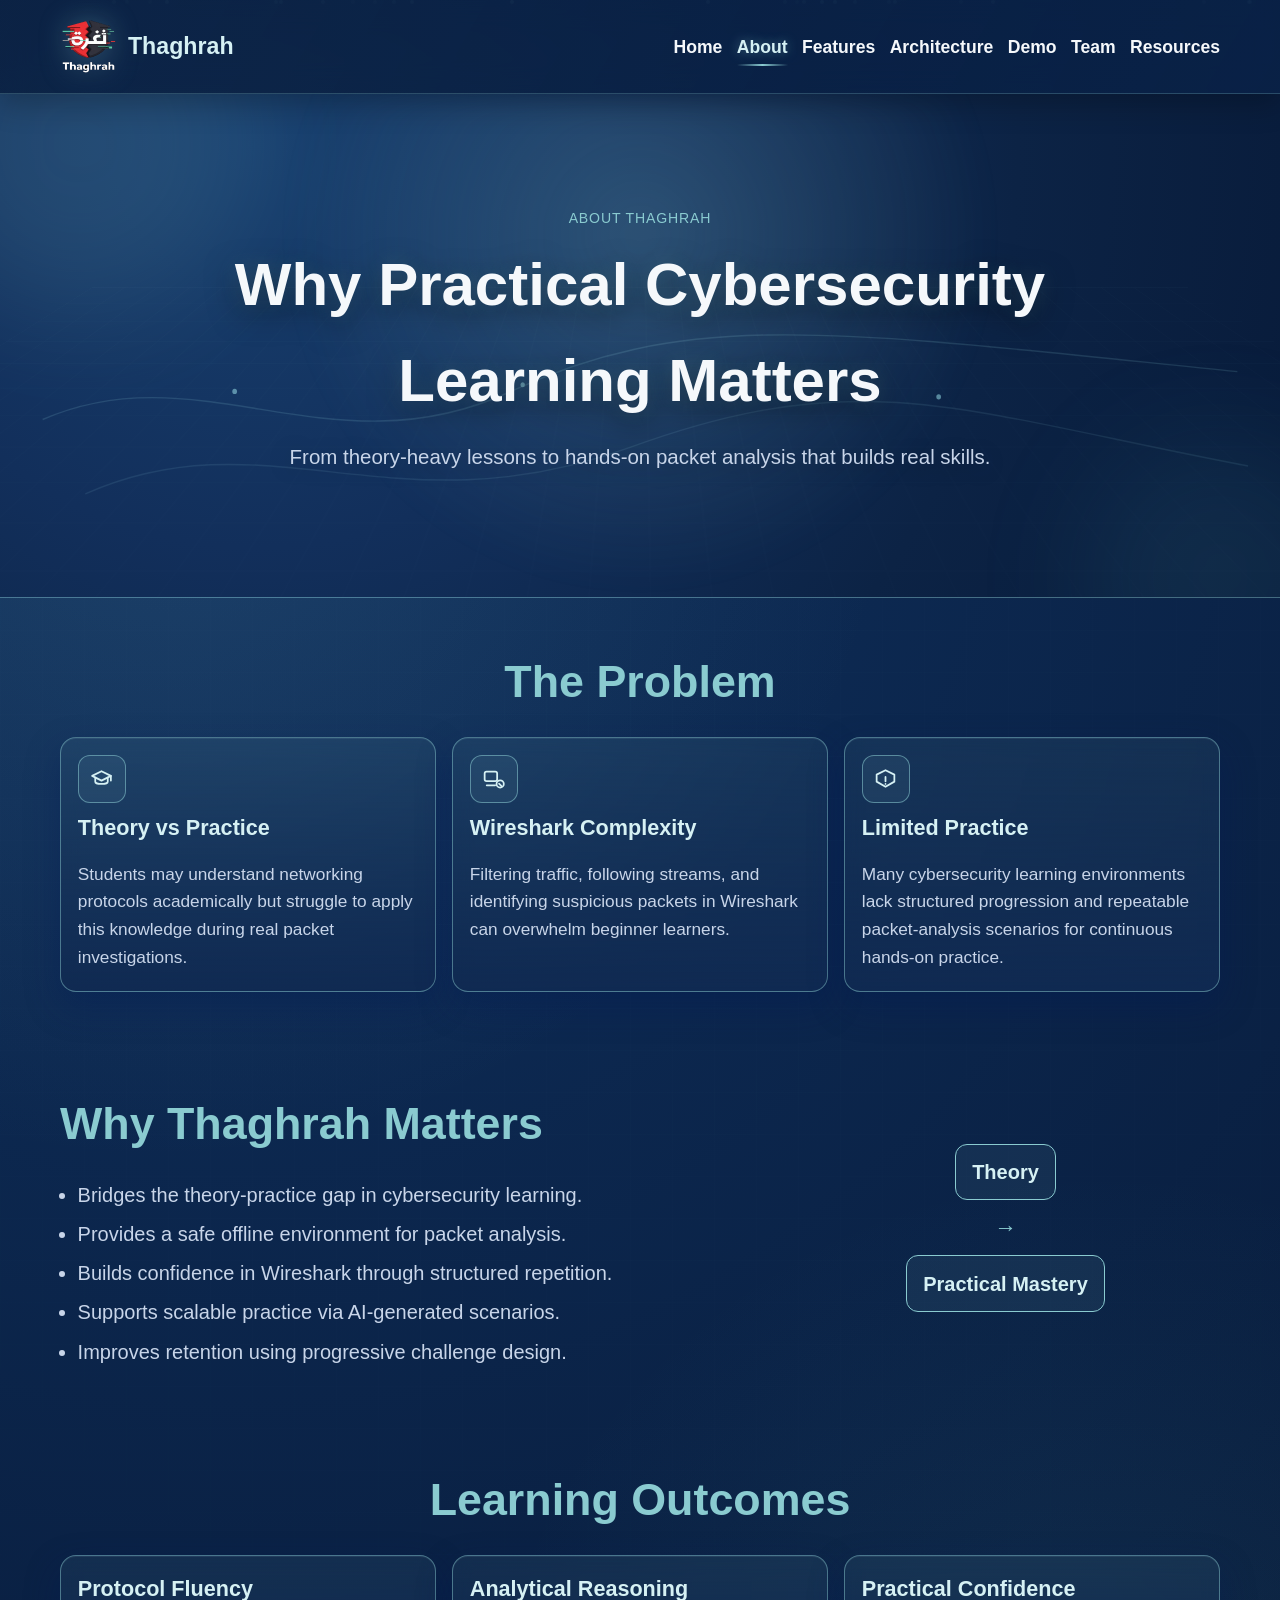
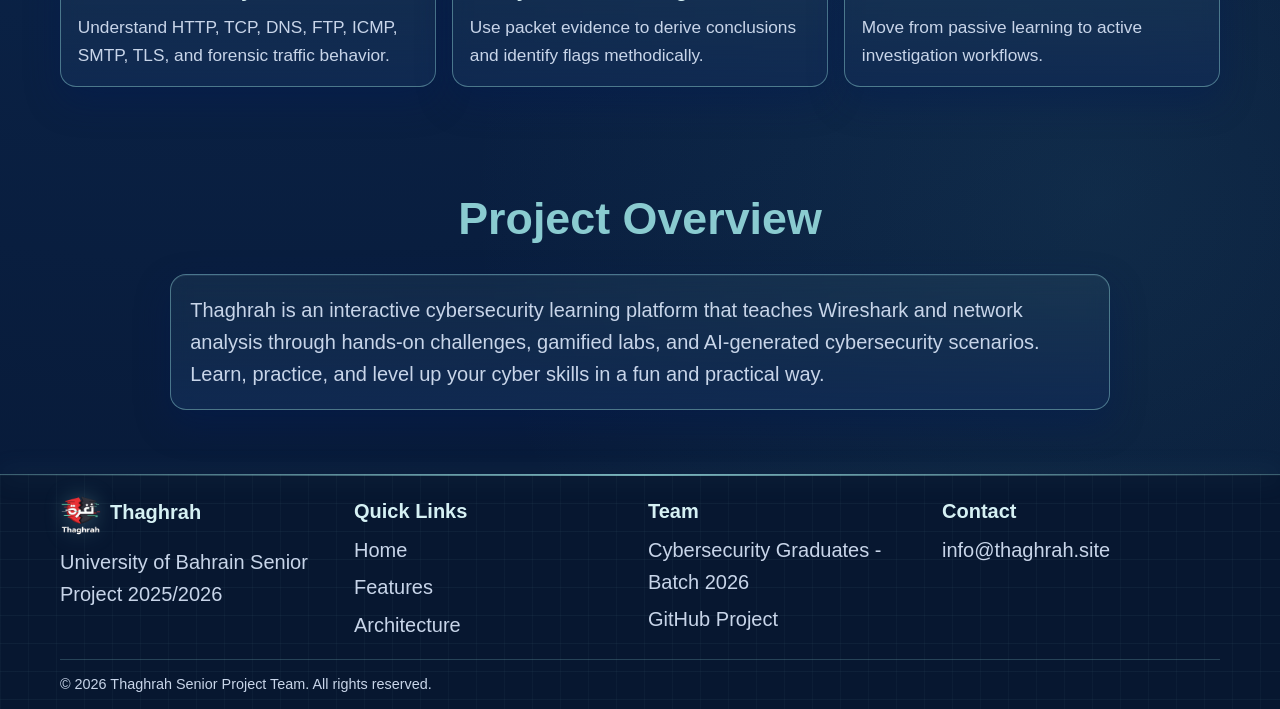
==== commit fe39894f: "overview" ====
--- a/about.html
+++ b/about.html
@@ -94,7 +94,7 @@
       <section class="container section">
         <h3 class="section-heading">Project Overview</h3>
         <div class="info-banner">
-          Thaghrah is a University of Bahrain senior project designed to improve practical cybersecurity education outcomes through guided packet-analysis training.
+          Thaghrah is an interactive cybersecurity learning platform that teaches Wireshark and network analysis through hands-on challenges, gamified labs, and AI-generated cybersecurity scenarios. Learn, practice, and level up your cyber skills in a fun and practical way.
         </div>
       </section>
     </main>
--- a/styles.css
+++ b/styles.css
@@ -870,11 +870,20 @@
 @media (max-width: 680px) {
   body { font-size: 17px; }
   .menu-toggle { display: inline-block; }
+  .nav {
+    position: relative;
+    align-items: flex-start;
+    flex-wrap: wrap;
+    row-gap: 0.45rem;
+  }
   .nav-links {
+    order: 3;
+    flex: 1 0 100%;
     width: 100%;
     flex-direction: column;
     align-items: flex-start;
     padding-top: 0.6rem;
+    padding-bottom: 0;
     max-height: 0;
     overflow: hidden;
     opacity: 0;
@@ -882,7 +891,13 @@
   }
   .brand-logo { width: 46px; height: 46px; }
   .nav h1 { font-size: 1.25rem; }
-  .nav-links.open { max-height: 320px; opacity: 1; }
+  .nav-links.open {
+    max-height: min(78vh, 620px);
+    overflow-y: auto;
+    -webkit-overflow-scrolling: touch;
+    padding-bottom: 0.35rem;
+    opacity: 1;
+  }
   .hero-content h2 { font-size: clamp(1.8rem, 9vw, 2.5rem); }
   .hero { min-height: 48vh; }
   .hero-fullscreen { min-height: 92vh; }
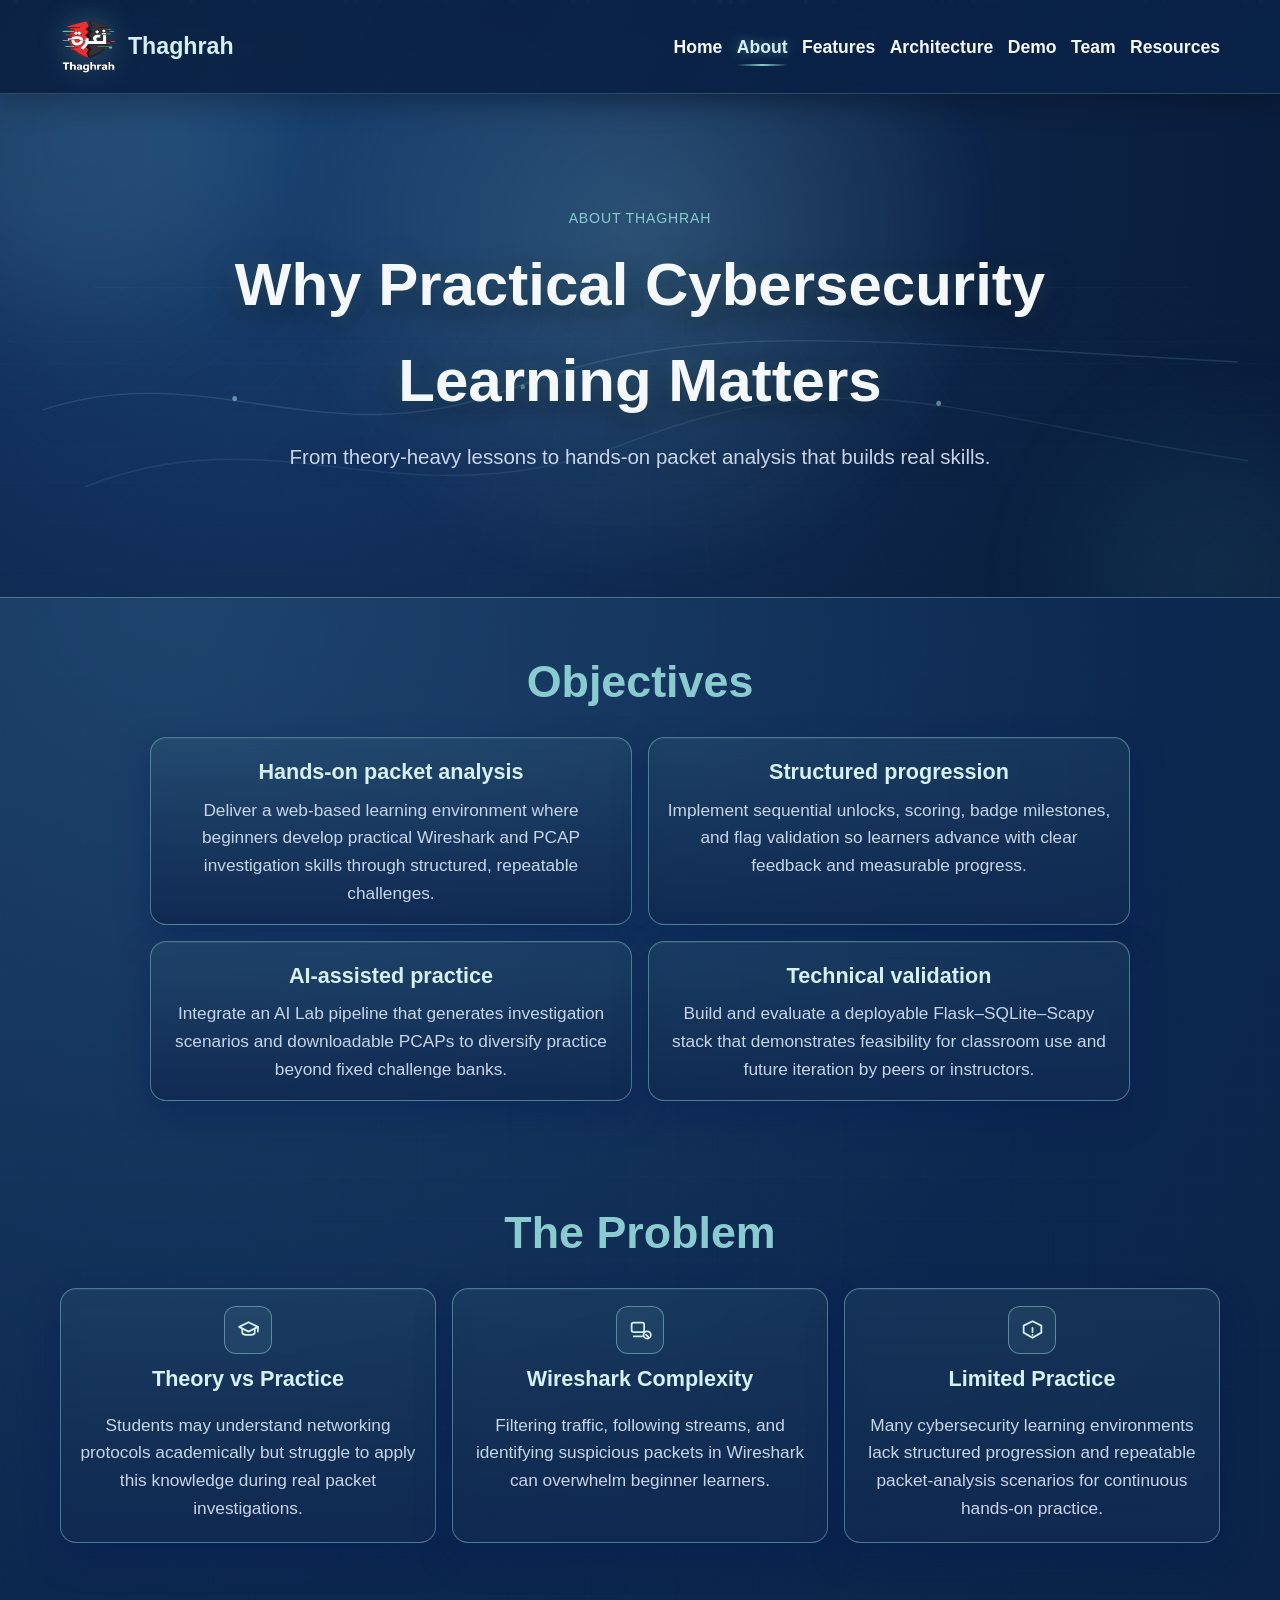
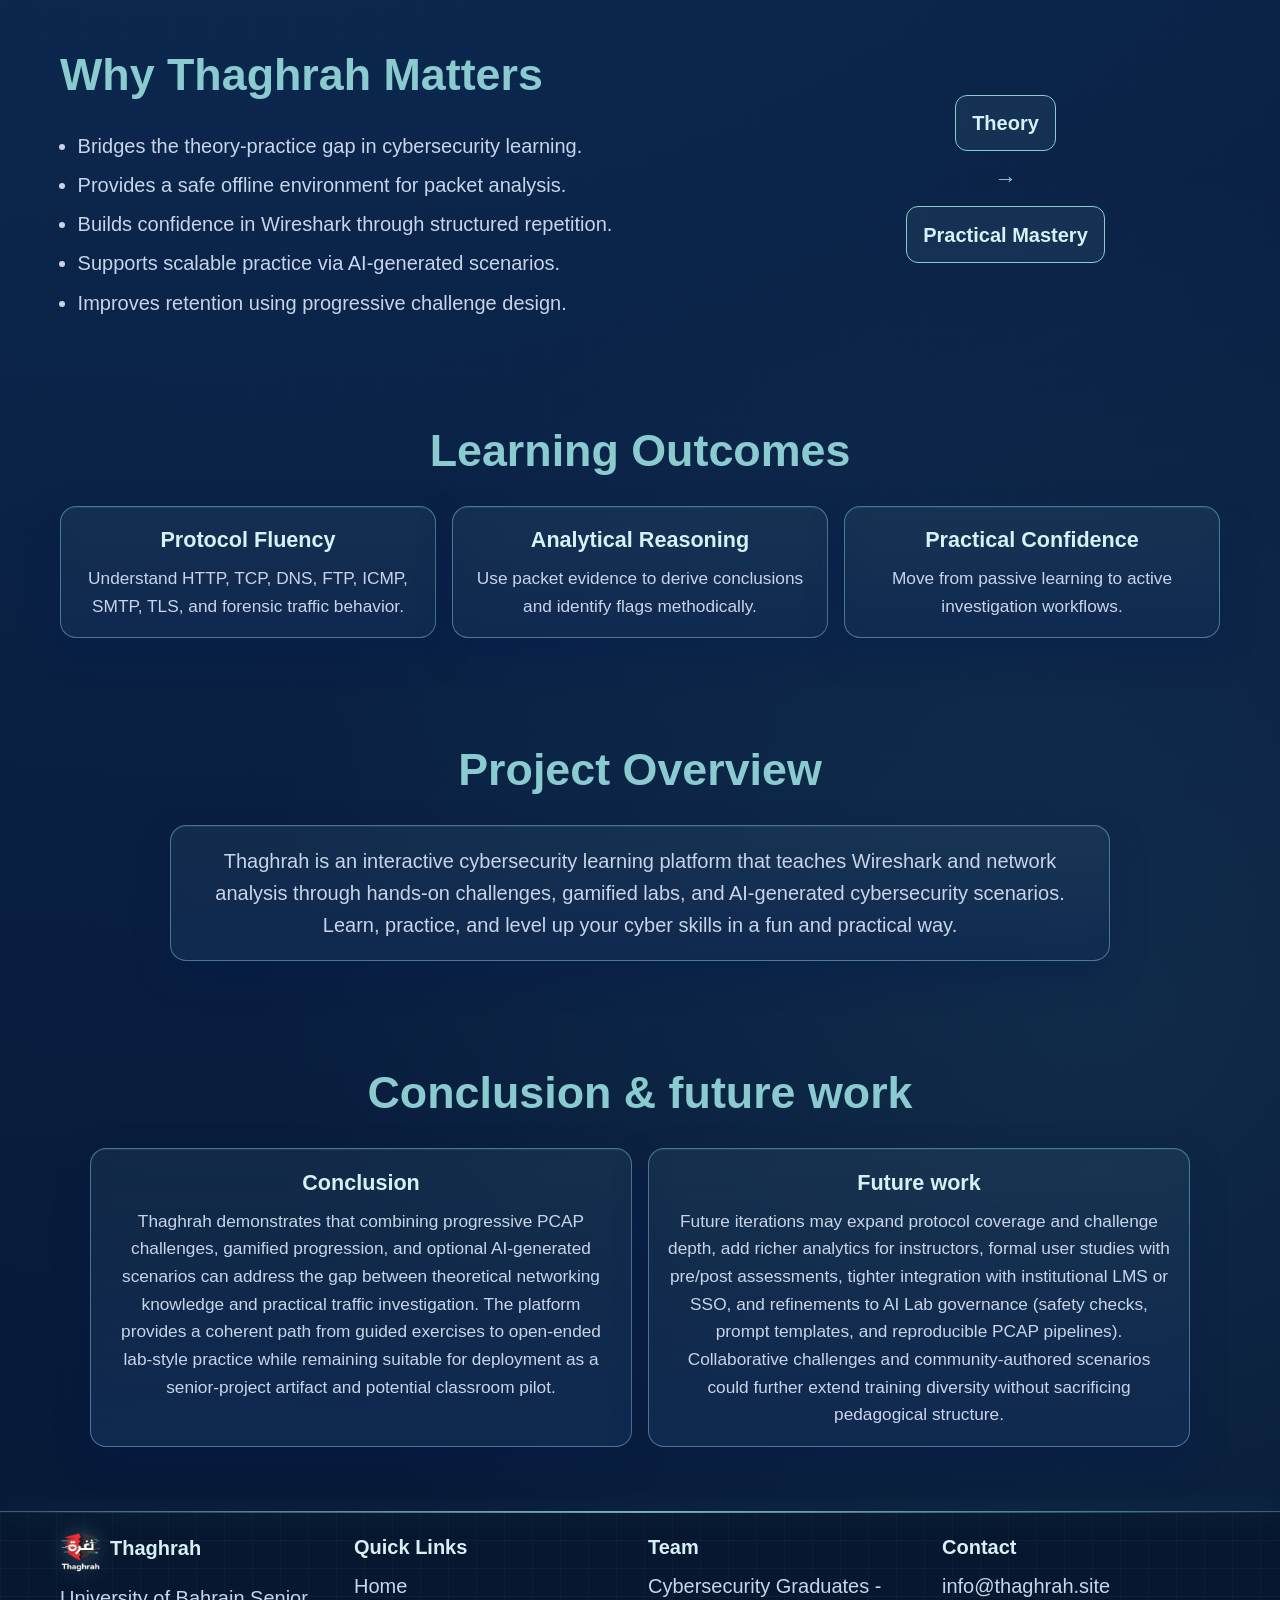
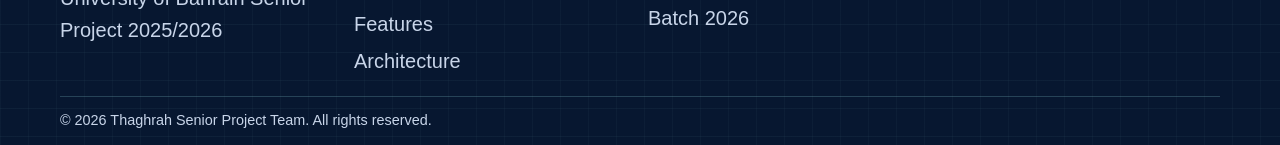
==== commit 6ca09f87: "architecture" ====
--- a/about.html
+++ b/about.html
@@ -4,7 +4,7 @@
     <meta charset="UTF-8" />
     <meta name="viewport" content="width=device-width, initial-scale=1.0" />
     <title>Thaghrah | About</title>
-    <meta name="description" content="About Thaghrah, the educational impact, and why practical packet-analysis training matters." />
+    <meta name="description" content="About Thaghrah: objectives, problem statement, impact, learning outcomes, conclusion, and future work for practical packet-analysis training." />
     <link rel="stylesheet" href="./styles.css" />
     <script defer src="./js/app.js"></script>
   </head>
@@ -18,6 +18,36 @@
       </div>
     </header>
     <main>
+      <section class="container section">
+        <h3 class="section-heading">Objectives</h3>
+        <div class="info-grid objectives-grid">
+          <article class="info-card">
+            <h4>Hands-on packet analysis</h4>
+            <p>
+              Deliver a web-based learning environment where beginners develop practical Wireshark and PCAP investigation skills through structured, repeatable challenges.
+            </p>
+          </article>
+          <article class="info-card">
+            <h4>Structured progression</h4>
+            <p>
+              Implement sequential unlocks, scoring, badge milestones, and flag validation so learners advance with clear feedback and measurable progress.
+            </p>
+          </article>
+          <article class="info-card">
+            <h4>AI-assisted practice</h4>
+            <p>
+              Integrate an AI Lab pipeline that generates investigation scenarios and downloadable PCAPs to diversify practice beyond fixed challenge banks.
+            </p>
+          </article>
+          <article class="info-card">
+            <h4>Technical validation</h4>
+            <p>
+              Build and evaluate a deployable Flask–SQLite–Scapy stack that demonstrates feasibility for classroom use and future iteration by peers or instructors.
+            </p>
+          </article>
+        </div>
+      </section>
+
       <section class="container section">
         <h3 class="section-heading">The Problem</h3>
         <div class="info-grid problem-grid">
@@ -97,6 +127,24 @@
           Thaghrah is an interactive cybersecurity learning platform that teaches Wireshark and network analysis through hands-on challenges, gamified labs, and AI-generated cybersecurity scenarios. Learn, practice, and level up your cyber skills in a fun and practical way.
         </div>
       </section>
+
+      <section class="container section">
+        <h3 class="section-heading">Conclusion &amp; future work</h3>
+        <div class="info-grid conclusion-split-grid">
+          <article class="info-card">
+            <h4>Conclusion</h4>
+            <p>
+              Thaghrah demonstrates that combining progressive PCAP challenges, gamified progression, and optional AI-generated scenarios can address the gap between theoretical networking knowledge and practical traffic investigation. The platform provides a coherent path from guided exercises to open-ended lab-style practice while remaining suitable for deployment as a senior-project artifact and potential classroom pilot.
+            </p>
+          </article>
+          <article class="info-card">
+            <h4>Future work</h4>
+            <p>
+              Future iterations may expand protocol coverage and challenge depth, add richer analytics for instructors, formal user studies with pre/post assessments, tighter integration with institutional LMS or SSO, and refinements to AI Lab governance (safety checks, prompt templates, and reproducible PCAP pipelines). Collaborative challenges and community-authored scenarios could further extend training diversity without sacrificing pedagogical structure.
+            </p>
+          </article>
+        </div>
+      </section>
     </main>
     <div id="site-footer"></div>
     <button id="scrollTopBtn" class="scroll-top" type="button" aria-label="Scroll to top">↑</button>
--- a/styles.css
+++ b/styles.css
@@ -117,16 +117,6 @@
 .nav-links a:hover::after,
 .nav-links a.active::after { transform: scaleX(1); }
 .nav-links a.active { color: var(--accent-soft); text-shadow: 0 0 12px rgba(138, 203, 208, 0.45); }
-.nav-links a.nav-contact {
-  padding: 0.45rem 0.82rem;
-  border-radius: 999px;
-  border: 1px solid rgba(138, 203, 208, 0.55);
-  background: rgba(138, 203, 208, 0.08);
-  box-shadow: 0 0 0 rgba(138, 203, 208, 0.3);
-}
-.nav-links a.nav-contact:hover {
-  box-shadow: 0 0 18px rgba(138, 203, 208, 0.35), 0 10px 24px rgba(2, 26, 84, 0.42);
-}
 
 .btn {
   text-decoration: none;
@@ -245,6 +235,31 @@
 .section-heading.left { text-align: left; }
 .section-subtitle { text-align: center; color: var(--muted); margin-top: -0.5rem; margin-bottom: 1.2rem; }
 
+.abstract-ar {
+  direction: rtl;
+  text-align: center;
+  line-height: 1.95;
+  font-family: system-ui, "Segoe UI", Tahoma, "Arial Unicode MS", Arial, sans-serif;
+  font-size: clamp(1.12rem, 2.1vw, 1.38rem);
+}
+.abstract-ar p {
+  margin: 0 auto 1.15rem;
+  max-width: 52rem;
+  color: var(--text);
+}
+.abstract-ar p:last-child {
+  margin-bottom: 0;
+}
+
+.back-to-resources {
+  display: flex;
+  justify-content: center;
+  margin-top: 1.75rem;
+}
+.back-to-resources .btn::after {
+  content: none;
+}
+
 .glass {
   background: linear-gradient(180deg, rgba(138, 203, 208, 0.08) 0%, rgba(16, 42, 82, 0.94) 100%);
   border: 1px solid var(--card-border);
@@ -309,7 +324,33 @@
 .video-frame iframe { width: 100%; height: 100%; border: 0; }
 
 .content-panel, .info-banner { padding: 1.2rem; max-width: 940px; margin: 0 auto; color: var(--muted); }
+.abstract-banner {
+  text-align: center;
+}
 .solution-grid, .info-grid, .team-grid, .resources-grid, .security-grid, .gamification-grid { display: grid; grid-template-columns: repeat(3, minmax(0, 1fr)); gap: 1rem; }
+.info-grid.objectives-grid {
+  grid-template-columns: repeat(2, minmax(0, 1fr));
+  max-width: 980px;
+  margin-left: auto;
+  margin-right: auto;
+}
+.info-grid.conclusion-split-grid {
+  grid-template-columns: repeat(2, minmax(0, 1fr));
+  max-width: 1100px;
+  margin-left: auto;
+  margin-right: auto;
+}
+
+/* About page — centered copy inside cards and overview banner */
+body[data-page="about"] .info-card {
+  text-align: center;
+}
+body[data-page="about"] .problem-grid .problem-card {
+  align-items: center;
+}
+body[data-page="about"] .info-banner {
+  text-align: center;
+}
 .solution-card, .info-card, .team-card, .resource-card, .security-card, .gamification-card, .category-card { padding: 1.05rem; }
 .solution-card:hover, .info-card:hover, .team-card:hover, .resource-card:hover, .security-card:hover, .gamification-card:hover, .category-card:hover, .flow-step:hover, .mini-stat:hover, .tech-chip:hover {
   transform: translateY(-7px) scale(1.01);
@@ -430,7 +471,39 @@
 .architecture-diagram-wrap { padding: 1rem; cursor: zoom-in; transition: box-shadow 0.2s ease; }
 .architecture-diagram-wrap:hover { box-shadow: 0 0 0 1px var(--accent), 0 18px 30px rgba(2,26,84,0.45); }
 .architecture-diagram { display: block; width: 100%; height: auto; border-radius: 12px; }
-.architecture-diagram-wrap figcaption { color: var(--muted); margin-top: 0.45rem; font-size: 0.9rem; text-align: center; }
+.architecture-diagram-wrap figcaption.diagram-zoom-caption {
+  display: inline-flex;
+  align-items: center;
+  justify-content: center;
+  gap: 0.45rem;
+  margin: 1rem auto 0;
+  padding: 0.55rem 1.2rem;
+  width: fit-content;
+  max-width: min(100%, 420px);
+  font-size: 0.92rem;
+  font-weight: 600;
+  letter-spacing: 0.02em;
+  color: var(--accent-soft);
+  background: linear-gradient(180deg, rgba(138, 203, 208, 0.16) 0%, rgba(16, 42, 82, 0.55) 100%);
+  border: 1px solid rgba(138, 203, 208, 0.42);
+  border-radius: 999px;
+  box-shadow:
+    inset 0 1px 0 rgba(214, 241, 244, 0.14),
+    0 8px 22px rgba(2, 26, 84, 0.42);
+  transition: border-color 0.22s ease, box-shadow 0.22s ease, color 0.22s ease, transform 0.22s ease;
+}
+.architecture-diagram-wrap:hover figcaption.diagram-zoom-caption {
+  border-color: rgba(138, 203, 208, 0.75);
+  color: var(--text);
+  box-shadow:
+    inset 0 1px 0 rgba(214, 241, 244, 0.22),
+    0 10px 28px rgba(138, 203, 208, 0.18);
+  transform: translateY(-1px);
+}
+.architecture-diagram-wrap figcaption .diagram-zoom-icon {
+  flex-shrink: 0;
+  opacity: 0.95;
+}
 
 .progress-bar { height: 10px; border-radius: 999px; background: rgba(138, 203, 208, 0.18); overflow: hidden; margin: 0.35rem 0 0.7rem; }
 .progress-bar span {
@@ -739,30 +812,6 @@
 .lightbox.open { display: flex; }
 .lightbox img { max-width: min(1200px, 95vw); max-height: 88vh; border-radius: 12px; border: 1px solid var(--accent); box-shadow: 0 20px 40px rgba(0,0,0,0.5); }
 .lightbox-close { position: absolute; top: 18px; right: 20px; border: 1px solid var(--accent); background: #0d2852; color: var(--text); font-size: 1.6rem; width: 44px; height: 44px; border-radius: 50%; }
-
-.contact-form {
-  max-width: 820px;
-  margin: 0 auto;
-  padding: 1rem;
-  display: grid;
-  gap: 0.75rem;
-}
-.contact-form label {
-  color: var(--accent-soft);
-  display: grid;
-  gap: 0.35rem;
-  font-size: 0.95rem;
-}
-.contact-form input,
-.contact-form textarea {
-  width: 100%;
-  background: rgba(8, 27, 58, 0.8);
-  border: 1px solid var(--card-border);
-  border-radius: 10px;
-  color: var(--text);
-  padding: 0.7rem 0.75rem;
-  font: inherit;
-}
 
 .scroll-top {
   position: fixed;
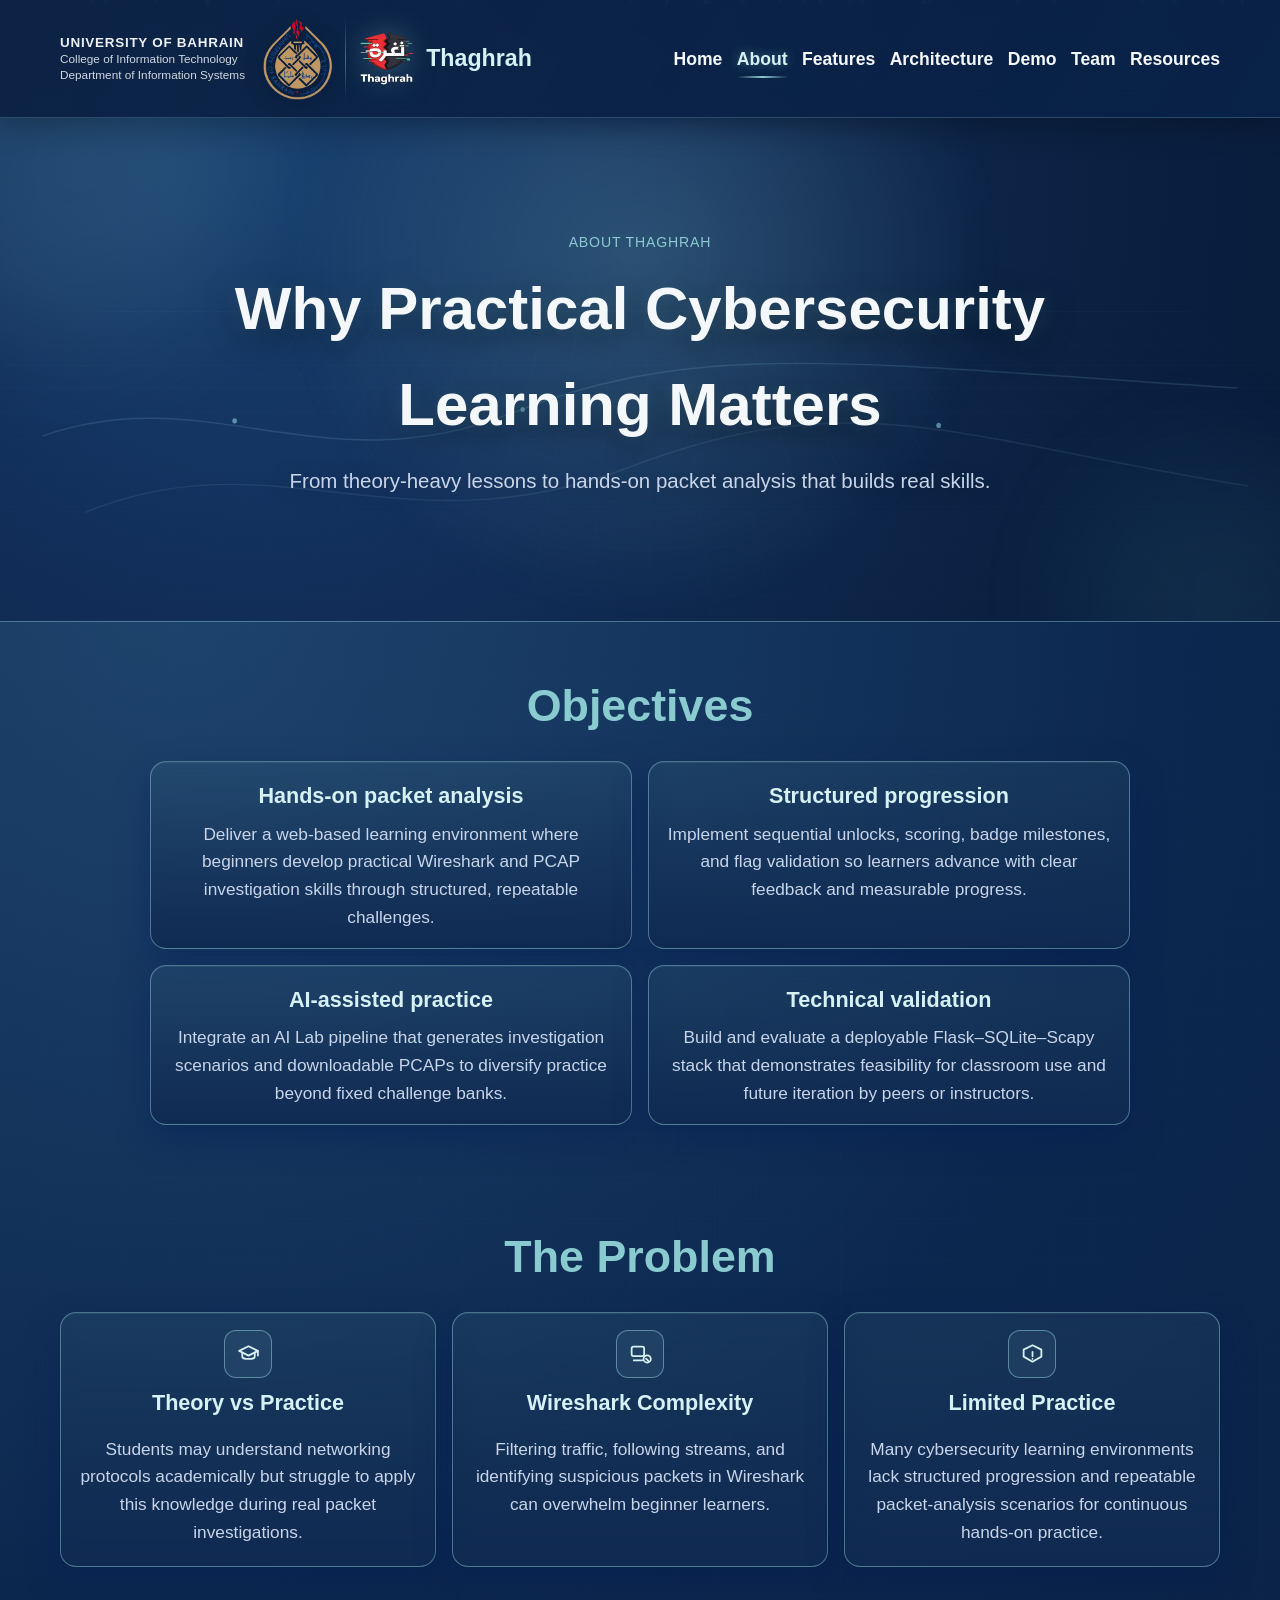
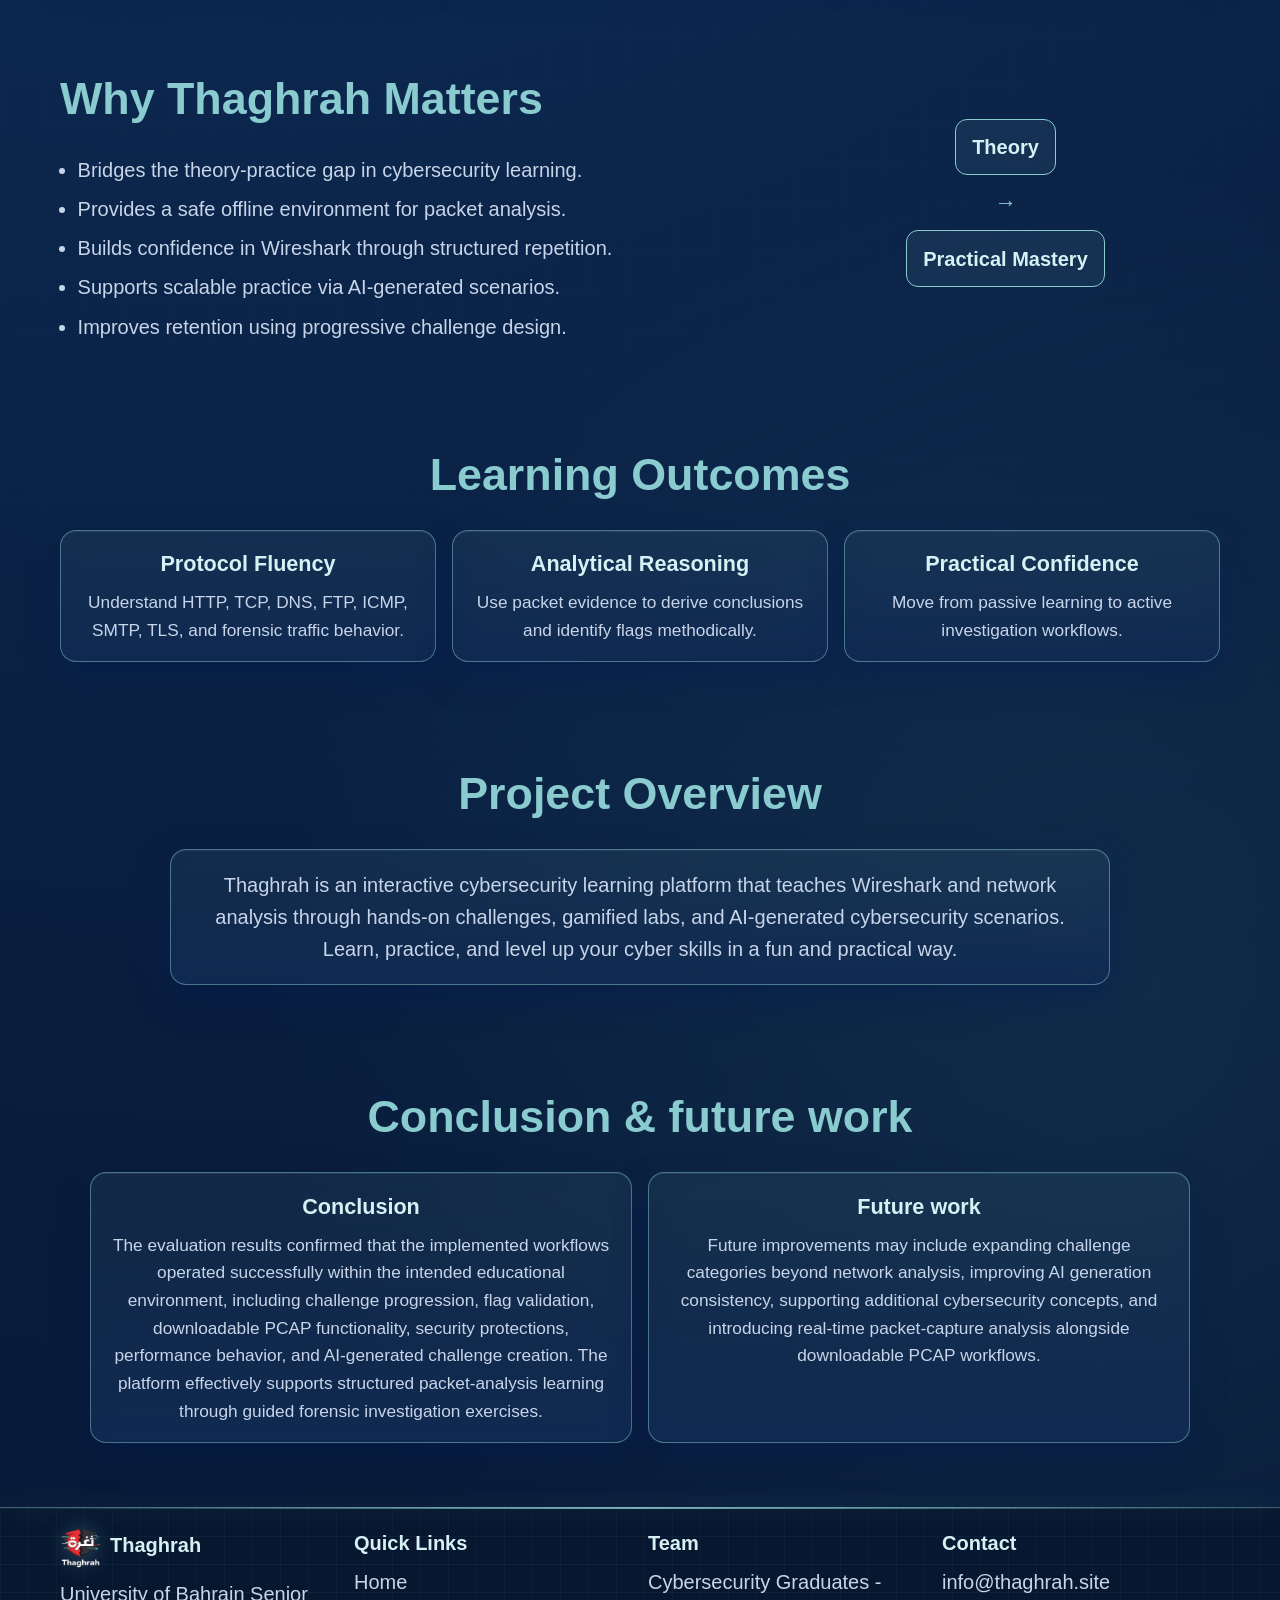
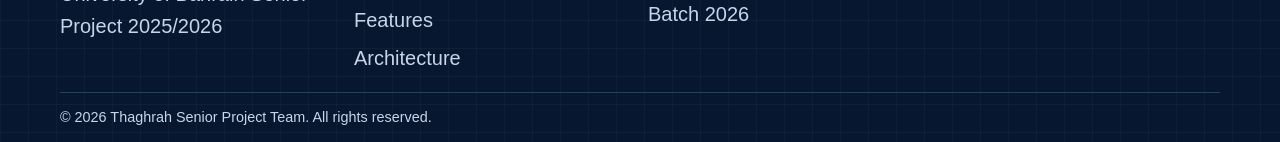
==== commit 1081c637: "poster" ====
--- a/about.html
+++ b/about.html
@@ -134,13 +134,13 @@
           <article class="info-card">
             <h4>Conclusion</h4>
             <p>
-              Thaghrah demonstrates that combining progressive PCAP challenges, gamified progression, and optional AI-generated scenarios can address the gap between theoretical networking knowledge and practical traffic investigation. The platform provides a coherent path from guided exercises to open-ended lab-style practice while remaining suitable for deployment as a senior-project artifact and potential classroom pilot.
+              The evaluation results confirmed that the implemented workflows operated successfully within the intended educational environment, including challenge progression, flag validation, downloadable PCAP functionality, security protections, performance behavior, and AI-generated challenge creation. The platform effectively supports structured packet-analysis learning through guided forensic investigation exercises.
             </p>
           </article>
           <article class="info-card">
             <h4>Future work</h4>
             <p>
-              Future iterations may expand protocol coverage and challenge depth, add richer analytics for instructors, formal user studies with pre/post assessments, tighter integration with institutional LMS or SSO, and refinements to AI Lab governance (safety checks, prompt templates, and reproducible PCAP pipelines). Collaborative challenges and community-authored scenarios could further extend training diversity without sacrificing pedagogical structure.
+              Future improvements may include expanding challenge categories beyond network analysis, improving AI generation consistency, supporting additional cybersecurity concepts, and introducing real-time packet-capture analysis alongside downloadable PCAP workflows.
             </p>
           </article>
         </div>
--- a/styles.css
+++ b/styles.css
@@ -79,12 +79,79 @@
 }
 
 .nav { display: flex; align-items: center; justify-content: space-between; gap: 1rem; padding: 1.1rem 0; }
+.nav-brand-group {
+  display: flex;
+  align-items: center;
+  gap: 0.75rem;
+  flex-shrink: 0;
+  min-width: 0;
+}
+.university-nav-block {
+  display: flex;
+  align-items: center;
+  gap: clamp(0.65rem, 1.5vw, 1.15rem);
+  flex-shrink: 0;
+  min-width: 0;
+  text-decoration: none;
+  color: inherit;
+  background: transparent;
+  border: 0;
+  box-shadow: none;
+  opacity: 0.97;
+  transition: opacity 0.2s ease;
+}
+.university-nav-block:hover {
+  opacity: 1;
+}
+.university-nav-text {
+  display: flex;
+  flex-direction: column;
+  align-items: flex-start;
+  gap: 0.08rem;
+  text-align: left;
+  line-height: 1.22;
+  max-width: min(42vw, 22rem);
+}
+.university-nav-title {
+  font-size: clamp(0.78rem, 1.05vw, 1.05rem);
+  font-weight: 800;
+  letter-spacing: 0.055em;
+  text-transform: uppercase;
+  color: var(--text);
+}
+.university-nav-line {
+  font-size: clamp(0.68rem, 0.92vw, 0.92rem);
+  font-weight: 500;
+  color: rgba(245, 248, 251, 0.88);
+}
+.university-nav-logo-wrap {
+  display: flex;
+  align-items: center;
+  line-height: 0;
+  flex-shrink: 0;
+  filter: drop-shadow(0 3px 12px rgba(0, 0, 0, 0.4));
+}
+.university-nav-logo {
+  height: clamp(64px, 7.5vw, 82px);
+  width: auto;
+  max-height: 82px;
+  object-fit: contain;
+  display: block;
+}
+.nav-brand-divider {
+  width: 1px;
+  align-self: stretch;
+  min-height: 64px;
+  background: linear-gradient(180deg, transparent, rgba(138, 203, 208, 0.45), transparent);
+  flex-shrink: 0;
+}
 .nav h1 { margin: 0; color: var(--accent-soft); font-size: 1.45rem; }
 .brand {
   display: inline-flex;
   align-items: center;
   gap: 0.62rem;
   text-decoration: none;
+  min-width: 0;
 }
 .brand-logo {
   width: 58px;
@@ -360,6 +427,15 @@
 .solution-card h4, .info-card h4, .team-card h4, .resource-card h4, .security-card h4, .gamification-card h4, .category-card h4 { font-size: 1.35rem; }
 .solution-card p, .info-card p, .team-card p, .resource-card p, .security-card p, .gamification-card p, .category-card p { margin: 0; color: var(--muted); font-size: 1.08rem; }
 .resource-card p { min-height: 58px; margin-bottom: 0.7rem; }
+.resource-card > a.btn {
+  position: relative;
+  z-index: 2;
+  pointer-events: auto;
+  cursor: pointer;
+}
+.resource-card {
+  isolation: isolate;
+}
 .problem-grid .problem-card {
   min-height: 255px;
   display: flex;
@@ -398,7 +474,7 @@
   grid-template-columns: repeat(2, minmax(0, 1fr));
 }
 
-.preview-carousel { max-width: 1040px; margin: 0 auto; }
+.preview-carousel { max-width: min(1160px, 96vw); margin: 0 auto; }
 .preview-track { display: grid; }
 .preview-slide { display: none; padding: 1rem; border: 1px solid var(--card-border); border-radius: 16px; background: linear-gradient(180deg, rgba(138, 203, 208, 0.08) 0%, rgba(16, 42, 82, 0.94) 100%); box-shadow: 0 22px 38px rgba(0, 0, 0, 0.35); }
 .preview-slide.active { display: block; animation: cinematicSlideIn 0.62s cubic-bezier(0.16, 0.84, 0.24, 1); }
@@ -413,7 +489,8 @@
 .preview-slide .mockup-screen {
   border-radius: 12px;
   border: 1px solid var(--card-border);
-  height: 260px;
+  height: min(380px, 52vh);
+  max-height: 440px;
   margin-bottom: 0.2rem;
   background-size: cover;
   background-position: center;
@@ -445,10 +522,21 @@
   border-radius: 999px;
   background: rgba(214, 241, 244, 0.4);
 }
-.mock-dashboard { background-image: linear-gradient(120deg, rgba(86,182,198,0.3), rgba(8,27,58,0.9)); }
-.mock-challenge { background-image: linear-gradient(120deg, rgba(138,203,208,0.4), rgba(8,27,58,0.95)); }
-.mock-ai { background-image: linear-gradient(120deg, rgba(32,113,156,0.45), rgba(8,27,58,0.92)); }
-.mock-progress { background-image: linear-gradient(120deg, rgba(86,182,198,0.35), rgba(8,27,58,0.9)); }
+.preview-slide .mockup-screen.mock-screen-photo {
+  height: min(540px, 72vh);
+  max-height: 640px;
+  padding: 0;
+  background-color: #070f22;
+  background-image: none;
+}
+.preview-slide .mockup-screen.mock-screen-photo img {
+  width: 100%;
+  height: 100%;
+  object-fit: contain;
+  object-position: top center;
+  display: block;
+  border-radius: inherit;
+}
 .preview-controls { display: flex; justify-content: center; gap: 0.5rem; margin-top: 0.7rem; }
 .preview-dot { width: 12px; height: 12px; border-radius: 50%; border: 1px solid var(--accent); background: transparent; }
 .preview-dot.active { background: var(--accent); box-shadow: 0 0 14px rgba(138, 203, 208, 0.8); }
@@ -939,6 +1027,23 @@
     transition: max-height 0.28s ease, opacity 0.22s ease;
   }
   .brand-logo { width: 46px; height: 46px; }
+  .preview-slide .mockup-screen {
+    height: min(300px, 44vh);
+    max-height: 360px;
+  }
+  .preview-slide .mockup-screen.mock-screen-photo {
+    height: min(400px, 52vh);
+    max-height: 480px;
+  }
+  .university-nav-logo {
+    height: 52px;
+    max-height: 54px;
+  }
+  .university-nav-text {
+    max-width: min(58vw, 16rem);
+  }
+  .nav-brand-divider { min-height: 48px; }
+  .nav-brand-group { gap: 0.5rem; flex-wrap: wrap; row-gap: 0.4rem; }
   .nav h1 { font-size: 1.25rem; }
   .nav-links.open {
     max-height: min(78vh, 620px);
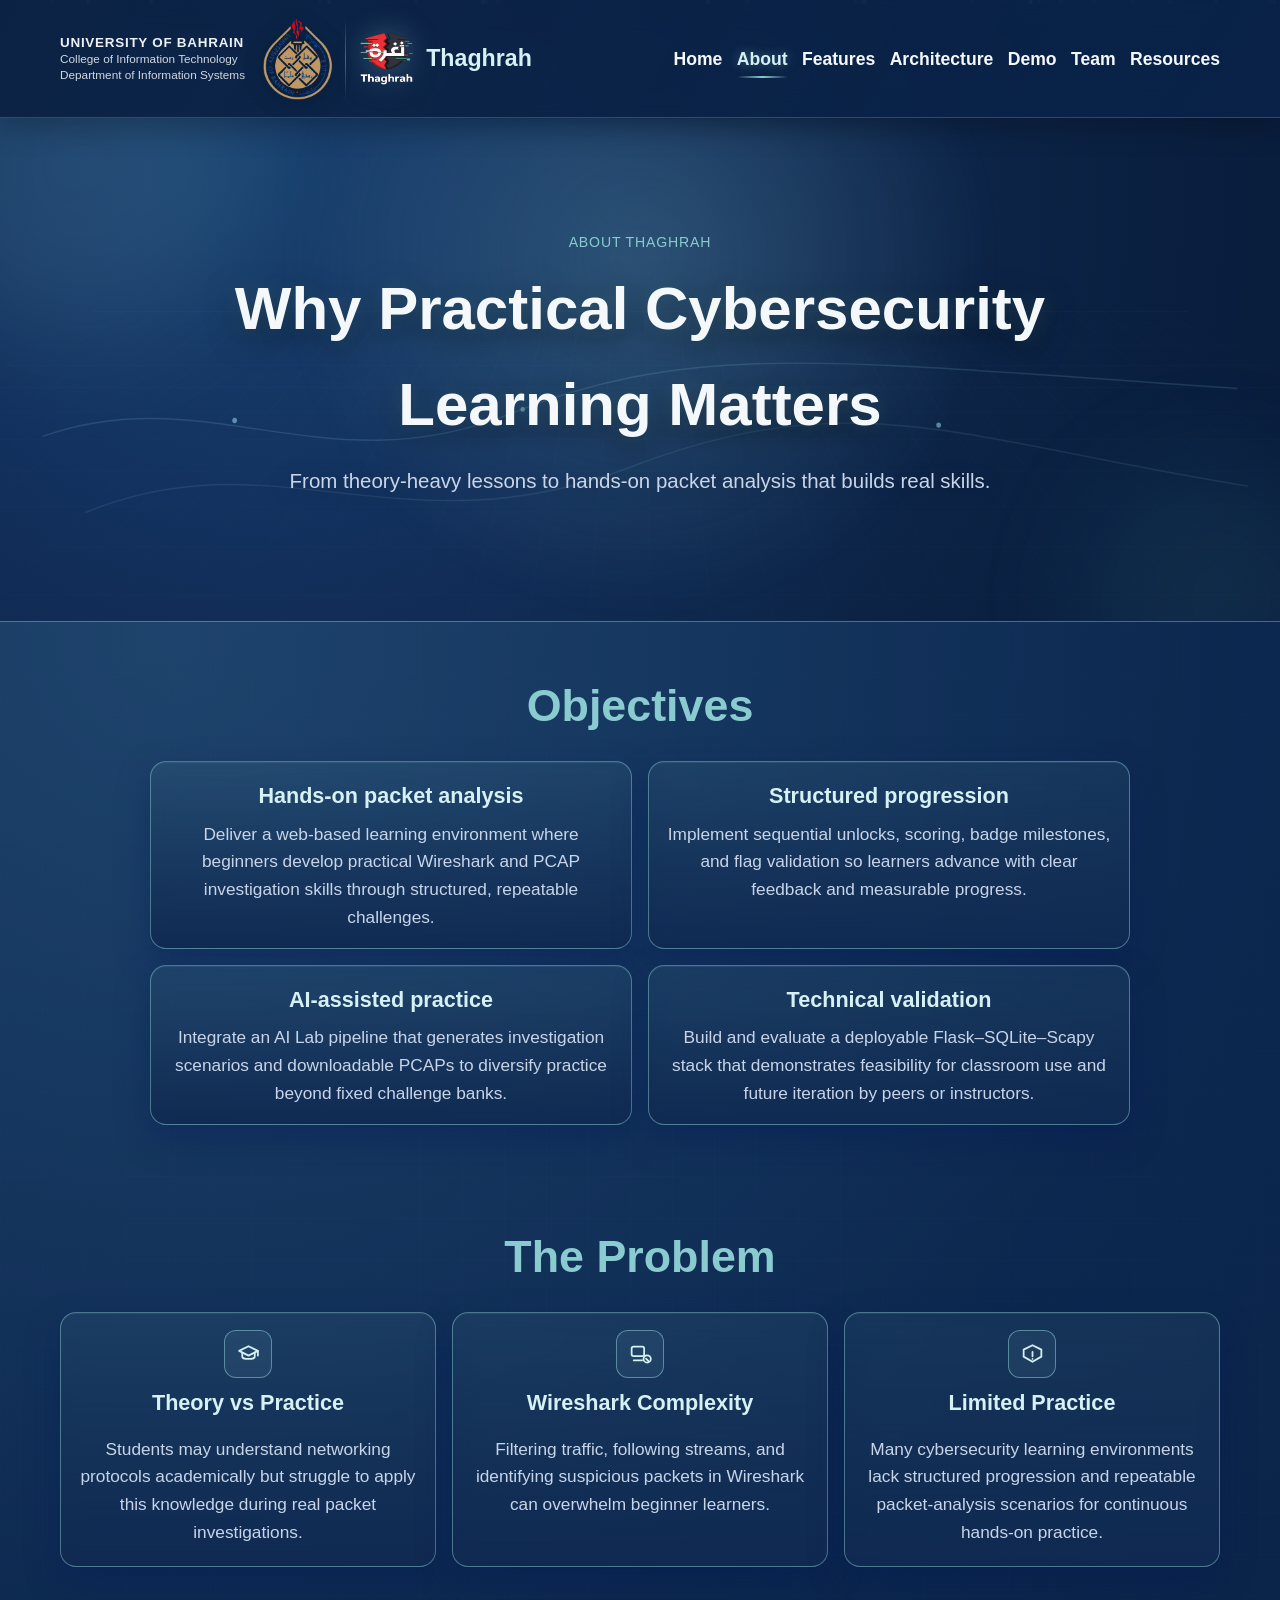
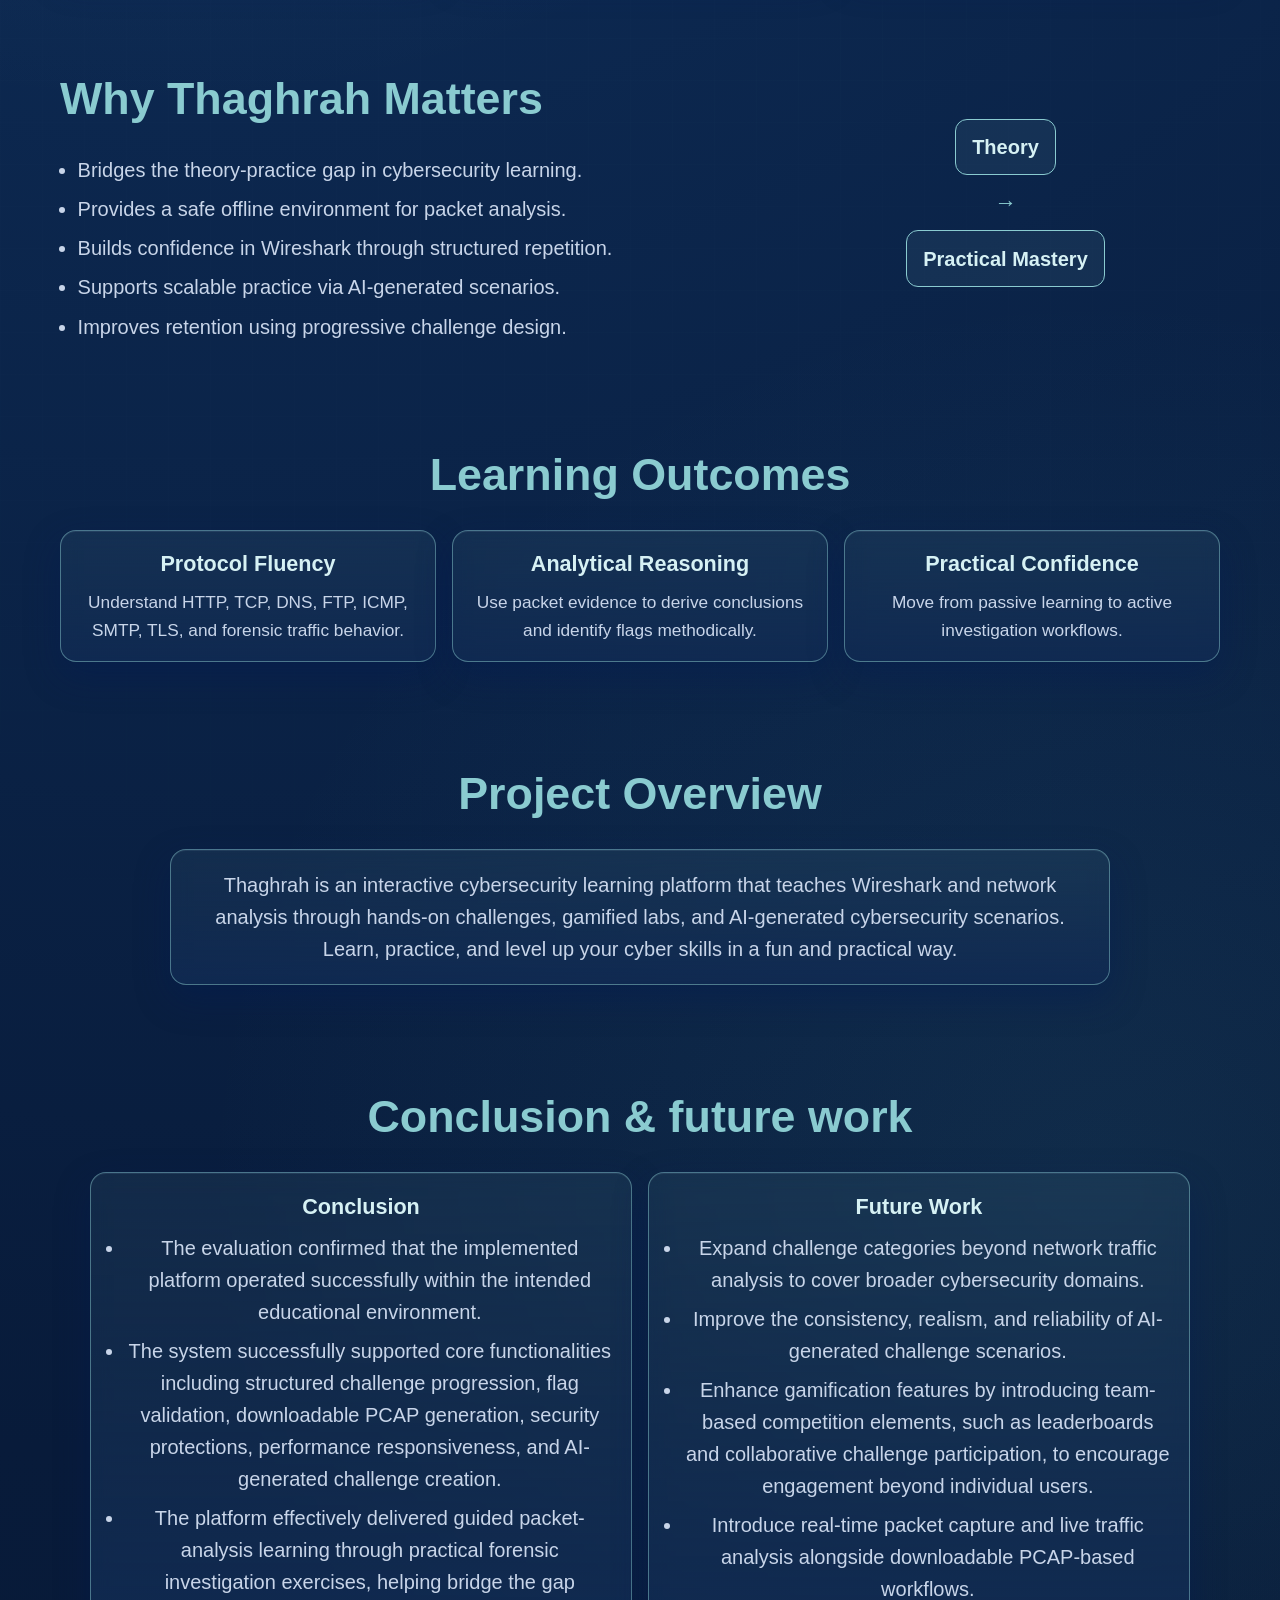
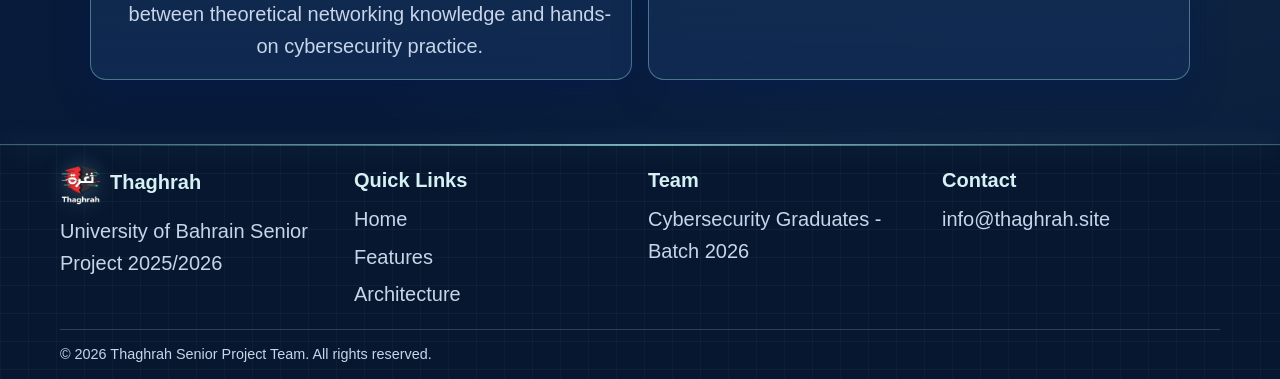
==== commit 70e79e43: "poster" ====
--- a/about.html
+++ b/about.html
@@ -133,15 +133,20 @@
         <div class="info-grid conclusion-split-grid">
           <article class="info-card">
             <h4>Conclusion</h4>
-            <p>
-              The evaluation results confirmed that the implemented workflows operated successfully within the intended educational environment, including challenge progression, flag validation, downloadable PCAP functionality, security protections, performance behavior, and AI-generated challenge creation. The platform effectively supports structured packet-analysis learning through guided forensic investigation exercises.
-            </p>
+            <ul class="impact-list">
+              <li>The evaluation confirmed that the implemented platform operated successfully within the intended educational environment.</li>
+              <li>The system successfully supported core functionalities including structured challenge progression, flag validation, downloadable PCAP generation, security protections, performance responsiveness, and AI-generated challenge creation.</li>
+              <li>The platform effectively delivered guided packet-analysis learning through practical forensic investigation exercises, helping bridge the gap between theoretical networking knowledge and hands-on cybersecurity practice.</li>
+            </ul>
           </article>
           <article class="info-card">
-            <h4>Future work</h4>
-            <p>
-              Future improvements may include expanding challenge categories beyond network analysis, improving AI generation consistency, supporting additional cybersecurity concepts, and introducing real-time packet-capture analysis alongside downloadable PCAP workflows.
-            </p>
+            <h4>Future Work</h4>
+            <ul class="impact-list">
+              <li>Expand challenge categories beyond network traffic analysis to cover broader cybersecurity domains.</li>
+              <li>Improve the consistency, realism, and reliability of AI-generated challenge scenarios.</li>
+              <li>Enhance gamification features by introducing team-based competition elements, such as leaderboards and collaborative challenge participation, to encourage engagement beyond individual users.</li>
+              <li>Introduce real-time packet capture and live traffic analysis alongside downloadable PCAP-based workflows.</li>
+            </ul>
           </article>
         </div>
       </section>
--- a/styles.css
+++ b/styles.css
@@ -537,7 +537,7 @@
   display: block;
   border-radius: inherit;
 }
-.preview-controls { display: flex; justify-content: center; gap: 0.5rem; margin-top: 0.7rem; }
+.preview-controls { display: flex; justify-content: center; flex-wrap: wrap; gap: 0.5rem; margin-top: 0.7rem; }
 .preview-dot { width: 12px; height: 12px; border-radius: 50%; border: 1px solid var(--accent); background: transparent; }
 .preview-dot.active { background: var(--accent); box-shadow: 0 0 14px rgba(138, 203, 208, 0.8); }
 
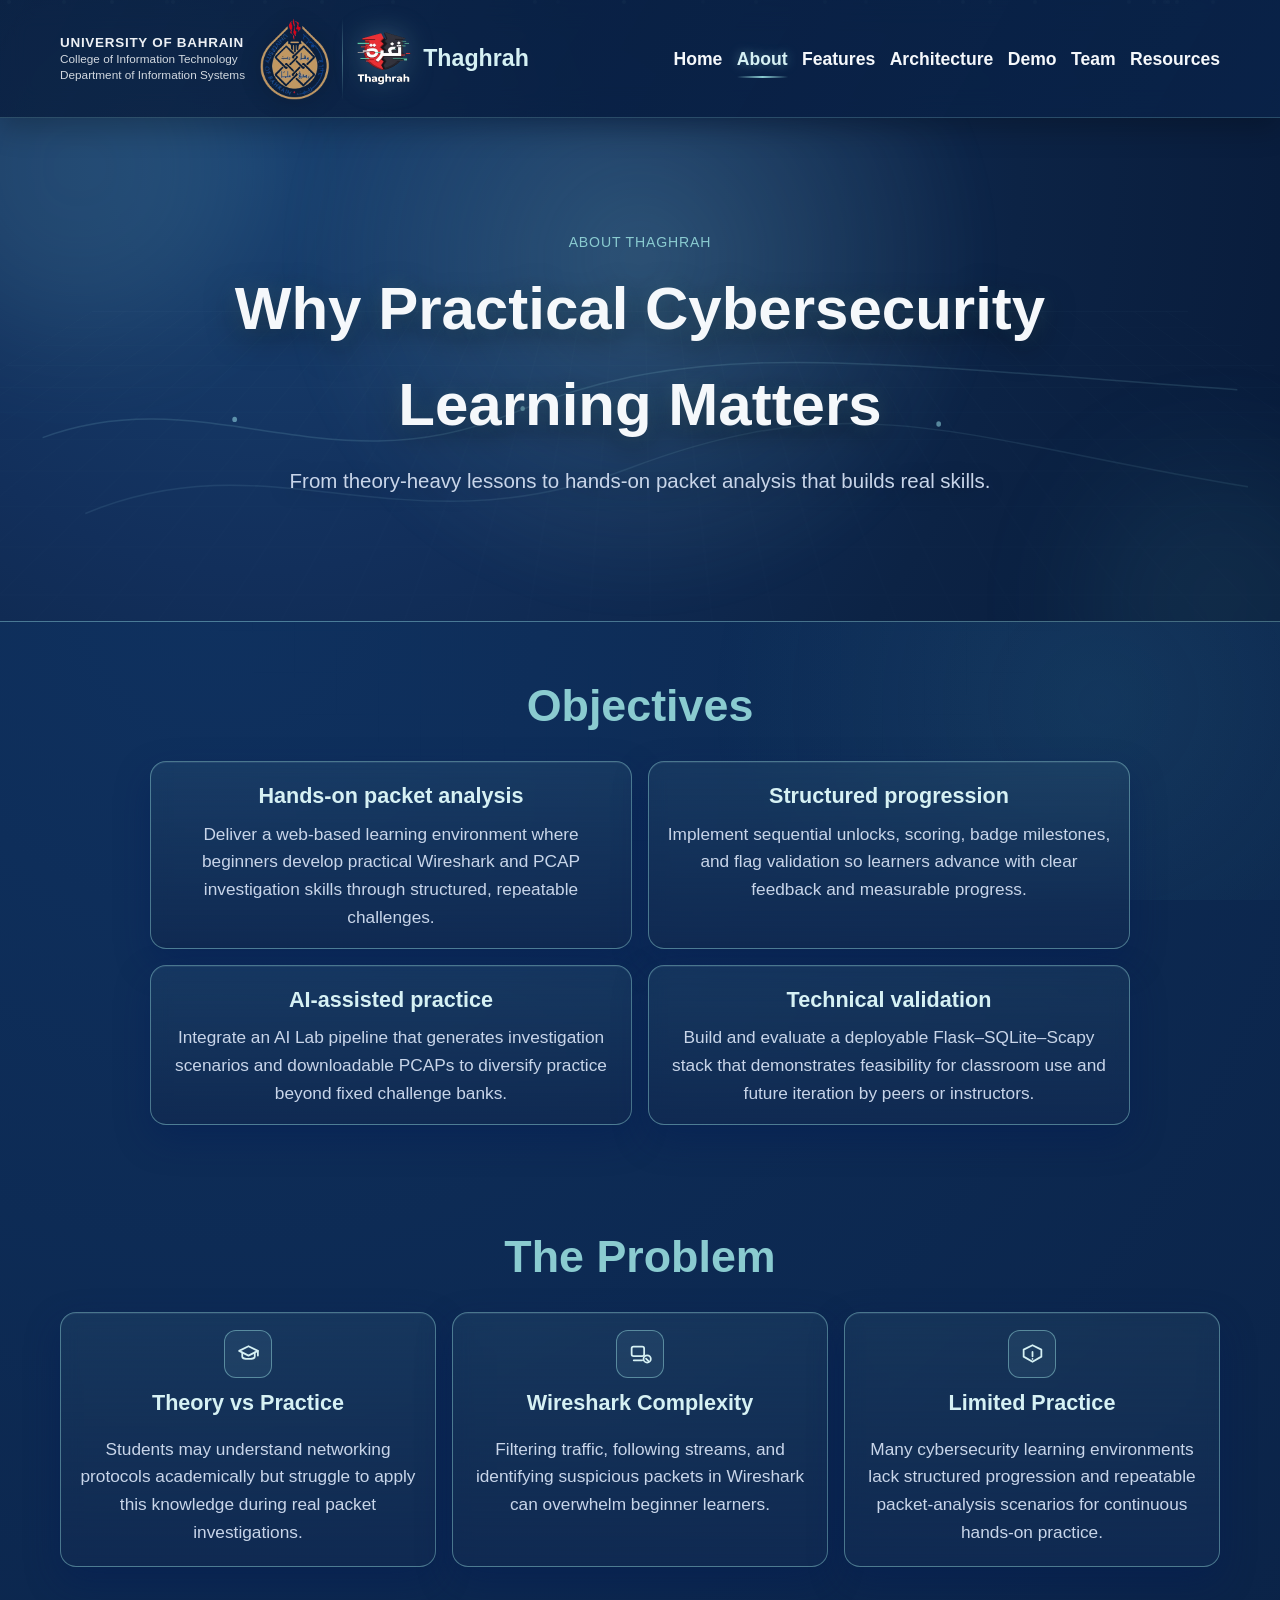
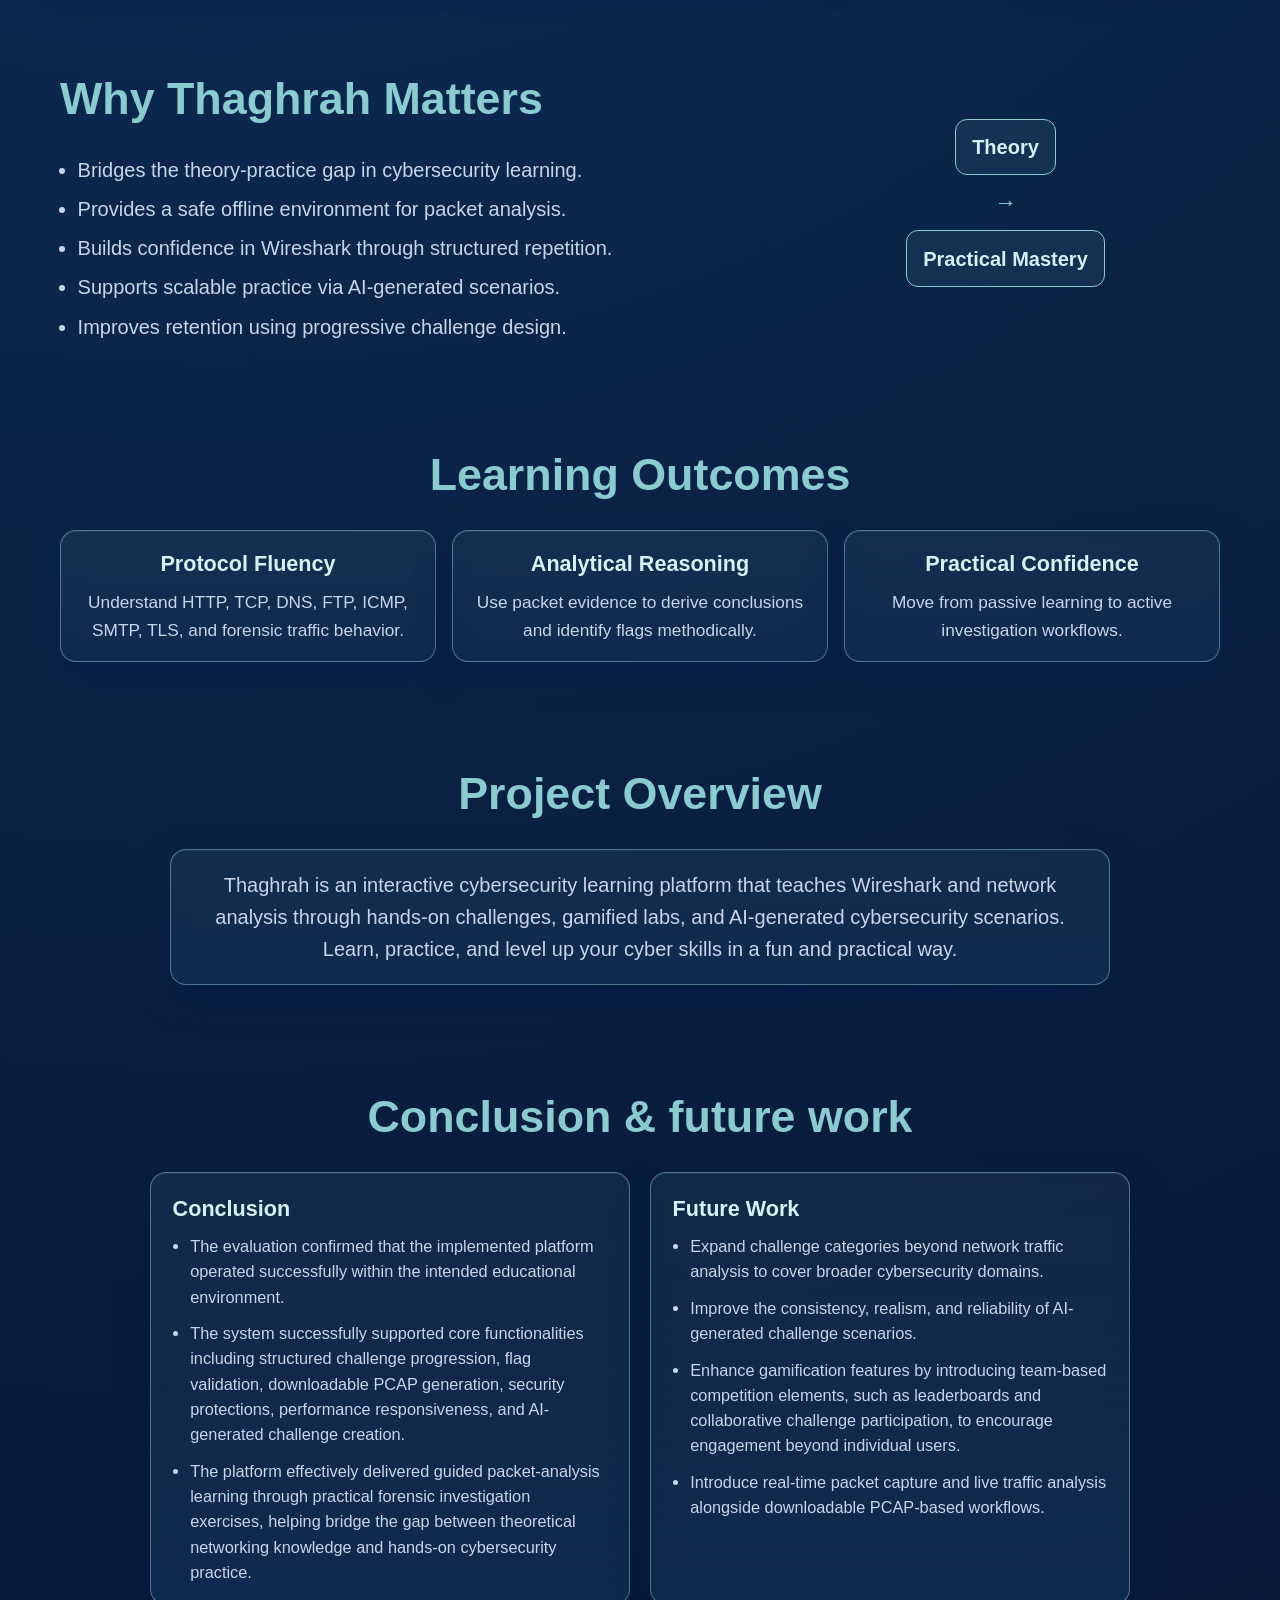
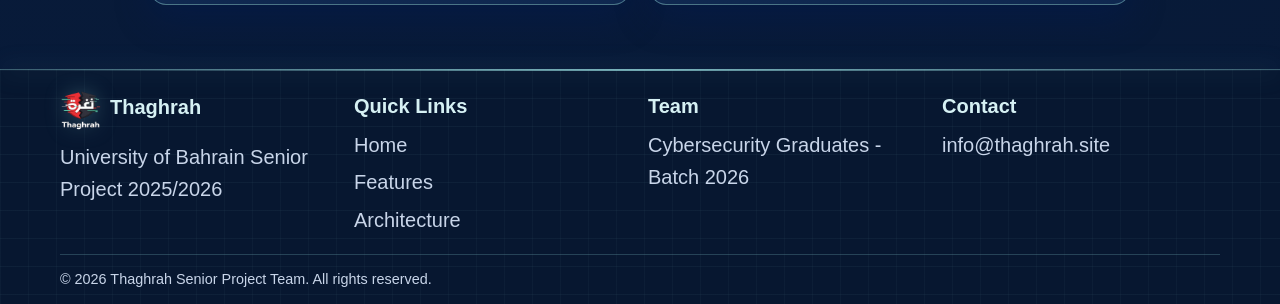
==== commit 3182c9d4: "poster" ====
--- a/about.html
+++ b/about.html
@@ -128,7 +128,7 @@
         </div>
       </section>
 
-      <section class="container section">
+      <section id="conclusion" class="container section">
         <h3 class="section-heading">Conclusion &amp; future work</h3>
         <div class="info-grid conclusion-split-grid">
           <article class="info-card">
--- a/styles.css
+++ b/styles.css
@@ -22,8 +22,7 @@
   animation: bodyGradientShift 20s ease-in-out infinite;
   color: var(--text);
   opacity: 0;
-  transform: translateY(16px);
-  transition: opacity 0.32s ease, transform 0.42s ease;
+  transition: opacity 0.32s ease;
   position: relative;
   overflow-x: hidden;
 }
@@ -49,8 +48,8 @@
     radial-gradient(circle at 12% 18%, rgba(138, 203, 208, 0.12) 0%, transparent 34%),
     radial-gradient(circle at 86% 78%, rgba(86, 182, 198, 0.1) 0%, transparent 30%);
 }
-body.page-ready { opacity: 1; transform: translateY(0); }
-body.page-leaving { opacity: 0; transform: translateY(16px) scale(0.995); }
+body.page-ready { opacity: 1; }
+body.page-leaving { opacity: 0; }
 
 .container { width: min(1160px, 92%); margin: 0 auto; }
 .section { padding: 3rem 0; }
@@ -82,15 +81,16 @@
 .nav-brand-group {
   display: flex;
   align-items: center;
-  gap: 0.75rem;
-  flex-shrink: 0;
+  flex-wrap: nowrap;
+  gap: clamp(0.45rem, 1.2vw, 0.75rem);
+  flex: 1 1 auto;
   min-width: 0;
 }
 .university-nav-block {
   display: flex;
   align-items: center;
-  gap: clamp(0.65rem, 1.5vw, 1.15rem);
-  flex-shrink: 0;
+  gap: clamp(0.45rem, 1.2vw, 1.15rem);
+  flex: 0 1 auto;
   min-width: 0;
   text-decoration: none;
   color: inherit;
@@ -152,6 +152,7 @@
   gap: 0.62rem;
   text-decoration: none;
   min-width: 0;
+  flex-shrink: 0;
 }
 .brand-logo {
   width: 58px;
@@ -302,16 +303,23 @@
 .section-heading.left { text-align: left; }
 .section-subtitle { text-align: center; color: var(--muted); margin-top: -0.5rem; margin-bottom: 1.2rem; }
 
+.info-banner.abstract-ar {
+  padding: 1.75rem 2rem;
+  max-width: 52rem;
+  color: var(--text);
+}
 .abstract-ar {
   direction: rtl;
-  text-align: center;
-  line-height: 1.95;
-  font-family: system-ui, "Segoe UI", Tahoma, "Arial Unicode MS", Arial, sans-serif;
-  font-size: clamp(1.12rem, 2.1vw, 1.38rem);
+  text-align: right;
+  line-height: 2;
+  font-family: system-ui, "Segoe UI", Tahoma, "Noto Naskh Arabic", "Arial Unicode MS", Arial, sans-serif;
+  font-size: clamp(1.05rem, 2.2vw, 1.32rem);
+  hyphens: none;
+  text-wrap: pretty;
 }
 .abstract-ar p {
-  margin: 0 auto 1.15rem;
-  max-width: 52rem;
+  margin: 0 0 1.35rem;
+  max-width: none;
   color: var(--text);
 }
 .abstract-ar p:last-child {
@@ -406,6 +414,19 @@
   max-width: 1100px;
   margin-left: auto;
   margin-right: auto;
+  gap: 1.25rem;
+}
+.conclusion-split-grid .info-card {
+  padding: 1.2rem 1.35rem;
+}
+.conclusion-split-grid .impact-list {
+  gap: 0.7rem;
+  line-height: 1.55;
+  font-size: 1.02rem;
+}
+body[data-page="about"] .conclusion-split-grid .info-card,
+body[data-page="about"] .conclusion-split-grid .impact-list {
+  text-align: left;
 }
 
 /* About page — centered copy inside cards and overview banner */
@@ -480,11 +501,14 @@
 .preview-slide.active { display: block; animation: cinematicSlideIn 0.62s cubic-bezier(0.16, 0.84, 0.24, 1); }
 .preview-slide h4 { margin: 0 0 0.7rem; color: var(--accent-soft); }
 .preview-slide .mockup-screen-wrap {
-  padding: 12px;
+  padding: 8px;
   border-radius: 14px;
   border: 1px solid rgba(138, 203, 208, 0.35);
   background: linear-gradient(180deg, rgba(255, 255, 255, 0.04), rgba(255, 255, 255, 0.01));
   box-shadow: 0 16px 30px rgba(0, 0, 0, 0.34);
+  width: 100%;
+  max-width: 100%;
+  box-sizing: border-box;
 }
 .preview-slide .mockup-screen {
   border-radius: 12px;
@@ -523,15 +547,19 @@
   background: rgba(214, 241, 244, 0.4);
 }
 .preview-slide .mockup-screen.mock-screen-photo {
-  height: min(540px, 72vh);
-  max-height: 640px;
+  height: auto;
+  min-height: 0;
+  max-height: none;
+  width: 100%;
   padding: 0;
   background-color: #070f22;
   background-image: none;
+  line-height: 0;
 }
 .preview-slide .mockup-screen.mock-screen-photo img {
   width: 100%;
-  height: 100%;
+  height: auto;
+  max-height: min(62vh, 520px);
   object-fit: contain;
   object-position: top center;
   display: block;
@@ -741,6 +769,8 @@
   align-items: center;
   justify-content: center;
   padding: 1rem;
+  overflow-y: auto;
+  overscroll-behavior: contain;
 }
 
 .cv-modal.open {
@@ -758,9 +788,11 @@
   position: relative;
   z-index: 1;
   width: min(960px, 100%);
-  max-height: 92vh;
+  max-height: min(92vh, calc(100vh - 2rem));
+  margin: auto;
   display: flex;
   flex-direction: column;
+  flex-shrink: 0;
   background: linear-gradient(180deg, rgba(16, 42, 82, 0.98) 0%, rgba(8, 27, 58, 0.99) 100%);
   border: 1px solid var(--card-border);
   border-radius: 16px;
@@ -993,25 +1025,29 @@
   100% { opacity: 1; transform: translateY(0) scale(1); filter: blur(0); }
 }
 
-@media (max-width: 1080px) {
-  .workflow { grid-template-columns: repeat(3, minmax(0, 1fr)); }
-  .categories-grid { grid-template-columns: repeat(3, minmax(0, 1fr)); }
-}
-
-@media (max-width: 920px) {
-  .overview-layout, .split-impact { grid-template-columns: 1fr; }
-  .info-grid, .team-grid, .resources-grid, .security-grid, .gamification-grid, .tech-grid { grid-template-columns: 1fr 1fr; }
-  .footer-grid { grid-template-columns: 1fr 1fr; }
-}
-
-@media (max-width: 680px) {
-  body { font-size: 17px; }
-  .menu-toggle { display: inline-block; }
+@media (max-width: 1100px) {
+  .menu-toggle {
+    display: inline-block;
+    flex-shrink: 0;
+    margin-left: auto;
+  }
   .nav {
     position: relative;
-    align-items: flex-start;
+    align-items: center;
     flex-wrap: wrap;
     row-gap: 0.45rem;
+  }
+  .nav-brand-group {
+    flex: 1 1 auto;
+    min-width: 0;
+    max-width: calc(100% - 5.5rem);
+    flex-wrap: nowrap;
+  }
+  .university-nav-text {
+    max-width: min(36vw, 14rem);
+  }
+  .university-nav-line:last-child {
+    display: none;
   }
   .nav-links {
     order: 3;
@@ -1019,6 +1055,7 @@
     width: 100%;
     flex-direction: column;
     align-items: flex-start;
+    gap: 0.35rem;
     padding-top: 0.6rem;
     padding-bottom: 0;
     max-height: 0;
@@ -1026,31 +1063,126 @@
     opacity: 0;
     transition: max-height 0.28s ease, opacity 0.22s ease;
   }
-  .brand-logo { width: 46px; height: 46px; }
-  .preview-slide .mockup-screen {
-    height: min(300px, 44vh);
-    max-height: 360px;
-  }
-  .preview-slide .mockup-screen.mock-screen-photo {
-    height: min(400px, 52vh);
-    max-height: 480px;
-  }
-  .university-nav-logo {
-    height: 52px;
-    max-height: 54px;
-  }
-  .university-nav-text {
-    max-width: min(58vw, 16rem);
-  }
-  .nav-brand-divider { min-height: 48px; }
-  .nav-brand-group { gap: 0.5rem; flex-wrap: wrap; row-gap: 0.4rem; }
-  .nav h1 { font-size: 1.25rem; }
   .nav-links.open {
     max-height: min(78vh, 620px);
     overflow-y: auto;
     -webkit-overflow-scrolling: touch;
     padding-bottom: 0.35rem;
     opacity: 1;
+  }
+  .nav-links a {
+    font-size: 1.05rem;
+    padding: 0.2rem 0;
+  }
+}
+
+@media (max-width: 1080px) {
+  .workflow { grid-template-columns: repeat(3, minmax(0, 1fr)); }
+  .categories-grid { grid-template-columns: repeat(3, minmax(0, 1fr)); }
+}
+
+@media (max-width: 820px) {
+  .university-nav-text {
+    max-width: min(42vw, 11rem);
+    gap: 0.04rem;
+    line-height: 1.15;
+  }
+  .university-nav-title {
+    font-size: 0.62rem;
+    letter-spacing: 0.04em;
+  }
+  .university-nav-line {
+    font-size: 0.56rem;
+  }
+  .university-nav-block {
+    gap: 0.4rem;
+  }
+  .university-nav-logo {
+    height: 46px;
+    max-height: 48px;
+  }
+  .brand-logo {
+    width: 46px;
+    height: 46px;
+  }
+  .nav h1 {
+    font-size: 1.05rem;
+  }
+  .nav-brand-divider {
+    min-height: 42px;
+    margin-inline: 0.1rem;
+  }
+}
+
+@media (max-width: 920px) {
+  .overview-layout, .split-impact { grid-template-columns: 1fr; }
+  .info-grid, .team-grid, .resources-grid, .security-grid, .gamification-grid, .tech-grid { grid-template-columns: 1fr 1fr; }
+  .info-grid.conclusion-split-grid,
+  .info-grid.objectives-grid {
+    grid-template-columns: 1fr;
+    max-width: none;
+  }
+  .footer-grid { grid-template-columns: 1fr 1fr; }
+}
+
+@media (max-width: 680px) {
+  body { font-size: 17px; }
+  .brand-logo { width: 46px; height: 46px; }
+  .preview-slide {
+    padding: 0.85rem;
+  }
+  .preview-slide .mockup-screen-wrap {
+    padding: 6px;
+  }
+  .preview-slide .mockup-screen.mock-screen-photo {
+    height: auto;
+    max-height: none;
+  }
+  .preview-slide .mockup-screen.mock-screen-photo img {
+    max-height: min(50vh, 380px);
+  }
+  .preview-slide > p {
+    font-size: 0.95rem;
+    line-height: 1.5;
+    margin-top: 0.65rem;
+  }
+  .preview-controls {
+    gap: 0.4rem;
+  }
+  .preview-dot {
+    width: 10px;
+    height: 10px;
+  }
+  .university-nav-logo {
+    height: 42px;
+    max-height: 44px;
+  }
+  .university-nav-text {
+    max-width: min(48vw, 9.5rem);
+    line-height: 1.12;
+  }
+  .university-nav-title {
+    font-size: 0.55rem;
+    letter-spacing: 0.03em;
+  }
+  .university-nav-line {
+    font-size: 0.5rem;
+  }
+  .university-nav-line:last-child {
+    display: none;
+  }
+  .nav-brand-divider { min-height: 38px; }
+  .nav-brand-group {
+    gap: 0.35rem;
+    flex-wrap: nowrap;
+  }
+  .nav h1 { font-size: 0.95rem; }
+  .brand h1 {
+    white-space: nowrap;
+  }
+  .brand-logo {
+    width: 42px;
+    height: 42px;
   }
   .hero-content h2 { font-size: clamp(1.8rem, 9vw, 2.5rem); }
   .hero { min-height: 48vh; }
@@ -1061,6 +1193,27 @@
   .resource-card p { min-height: 0; }
   .hero-network { opacity: 0.42; }
   .hero-content h2 { text-shadow: 0 6px 18px rgba(0, 0, 0, 0.45); }
+  .info-banner.abstract-ar {
+    padding: 1.35rem 1.15rem;
+    border-radius: 14px;
+  }
+  .abstract-ar {
+    line-height: 2.05;
+    font-size: 1.02rem;
+  }
+  .abstract-ar p {
+    margin-bottom: 1.4rem;
+  }
+  body[data-page="abstract-ar"] .section {
+    padding-bottom: 2.5rem;
+  }
+  body[data-page="abstract-ar"] .back-to-resources {
+    margin-top: 1.5rem;
+    padding-bottom: 0.5rem;
+  }
+  body[data-page="abstract-ar"] .hero-subtitle {
+    padding-inline: 0.5rem;
+  }
 }
 
 @media (prefers-reduced-motion: reduce) {
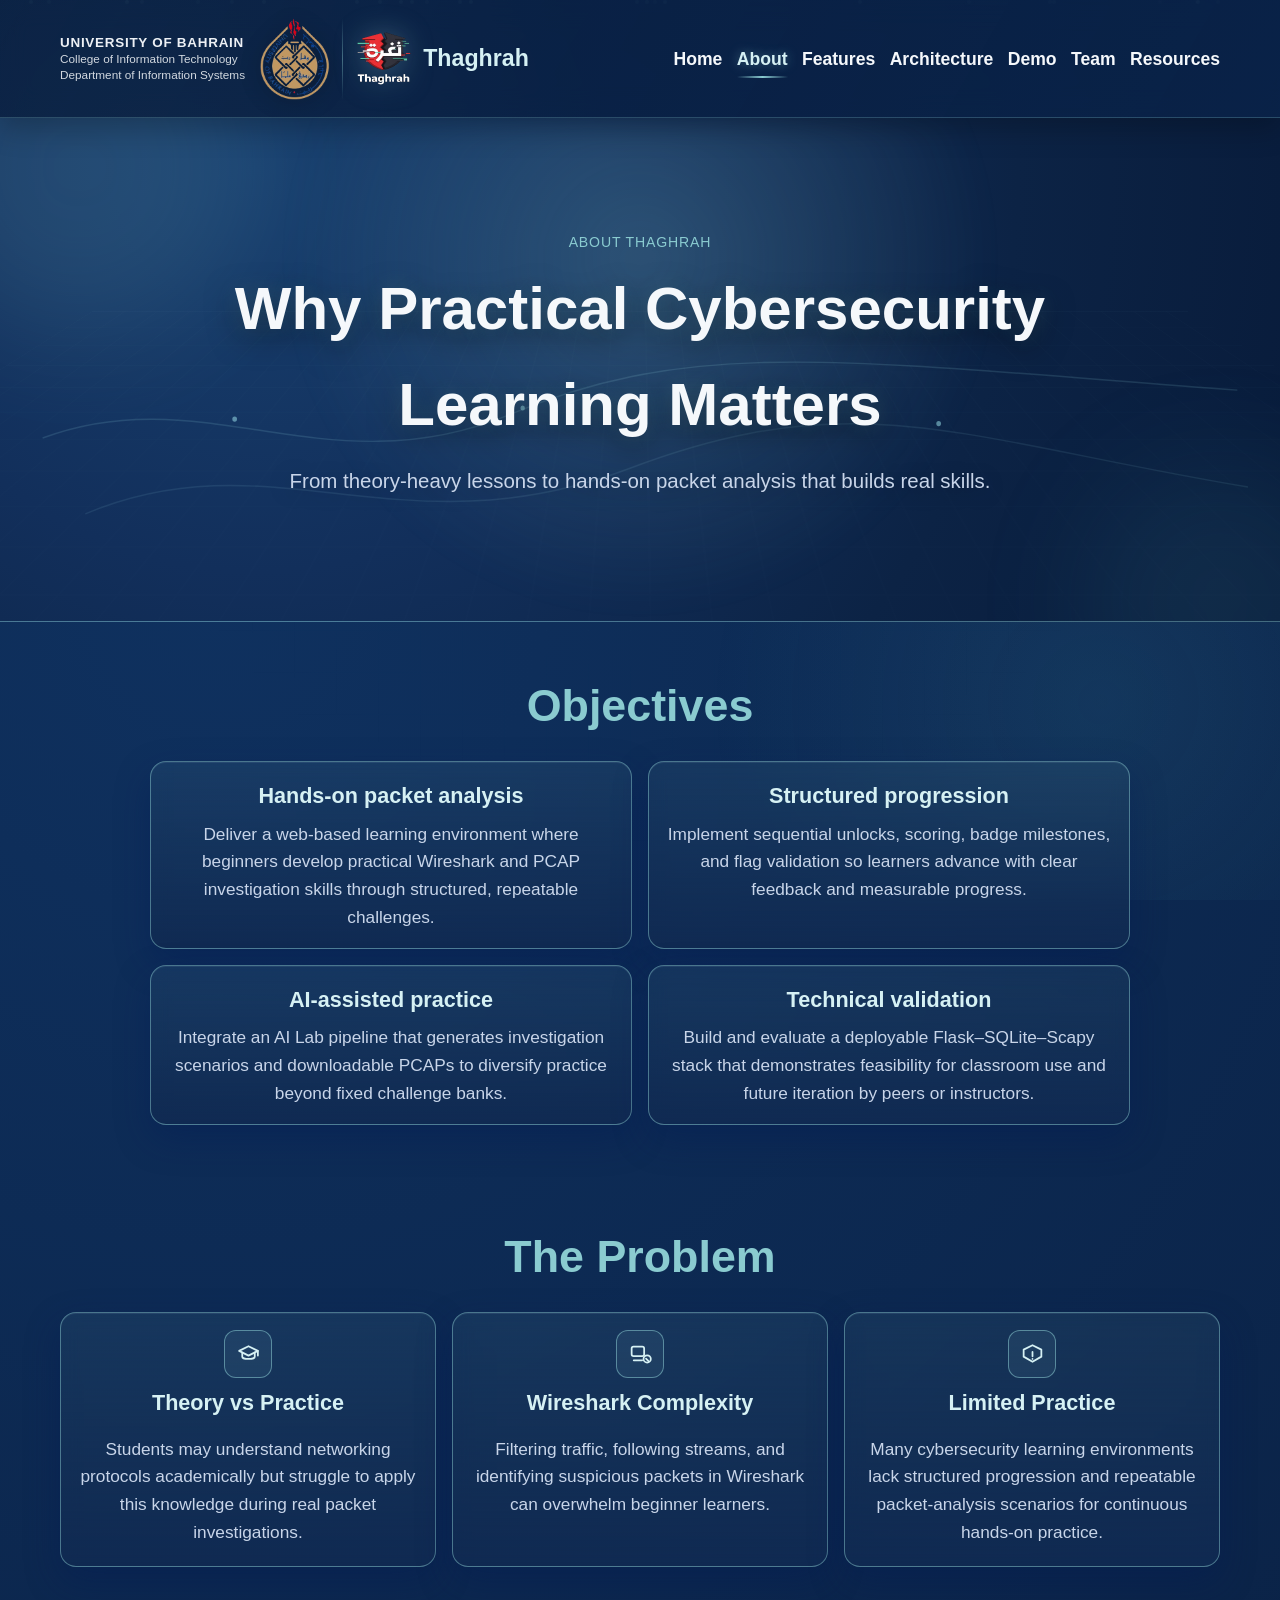
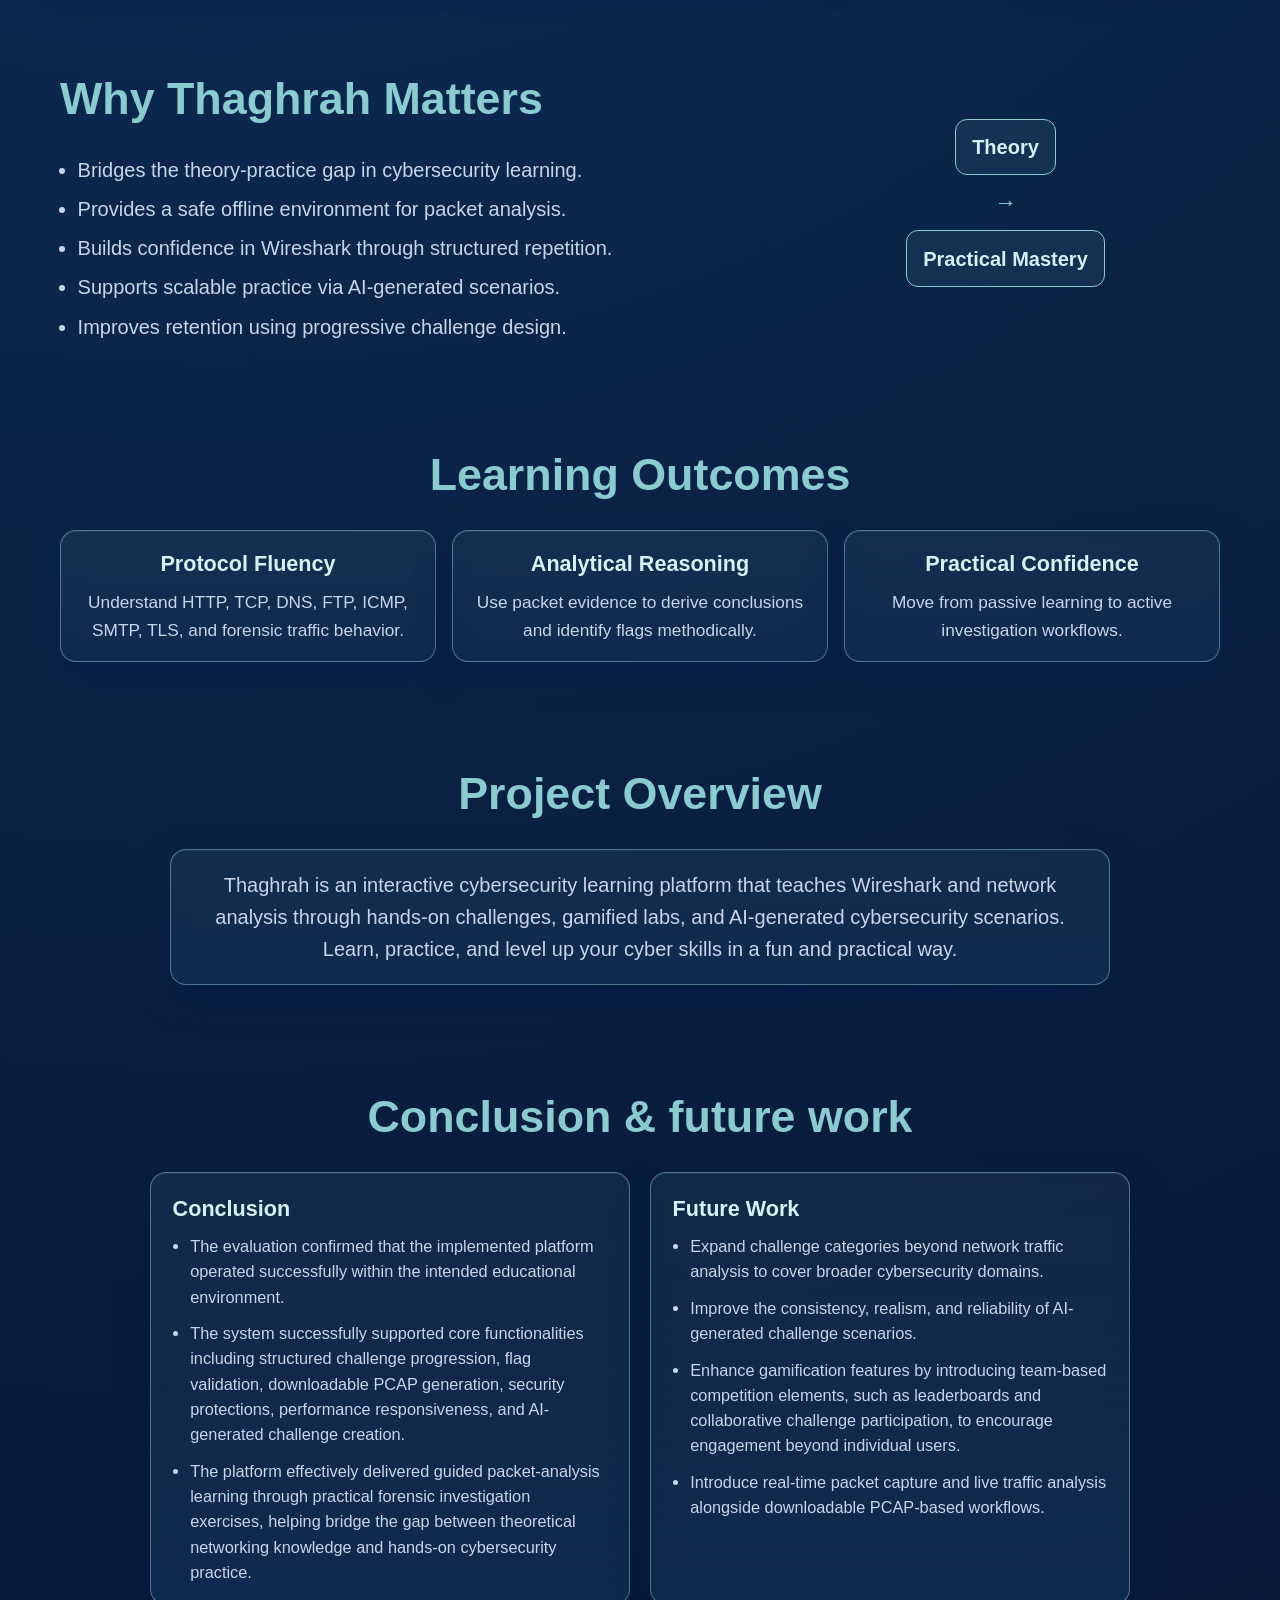
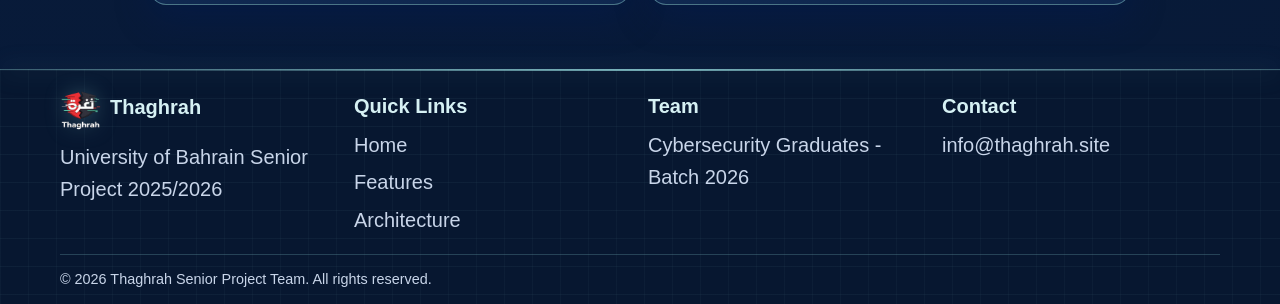
==== commit 43317c7c: "poster" ====
--- a/about.html
+++ b/about.html
@@ -3,6 +3,7 @@
   <head>
     <meta charset="UTF-8" />
     <meta name="viewport" content="width=device-width, initial-scale=1.0" />
+    <link rel="icon" href="./assets/logo-nav.png" type="image/png" />
     <title>Thaghrah | About</title>
     <meta name="description" content="About Thaghrah: objectives, problem statement, impact, learning outcomes, conclusion, and future work for practical packet-analysis training." />
     <link rel="stylesheet" href="./styles.css" />
--- a/styles.css
+++ b/styles.css
@@ -214,7 +214,12 @@
 .btn.outline { background: transparent; color: var(--accent); border-color: var(--accent); box-shadow: none; }
 .btn.primary { background: linear-gradient(90deg, var(--accent-strong) 0%, var(--accent) 100%); }
 .btn.block { display: block; width: 100%; text-align: center; margin-top: 0.5rem; }
-.btn.block::after { content: "↗"; }
+.btn.block::after { content: "→"; }
+.resource-card .btn.block[href^="http"]::after,
+.resource-card .btn.block[href$=".pdf"]::after,
+.resource-card .btn.open-external-tab::after {
+  content: "↗";
+}
 
 .hero::before,
 .hero::after {
@@ -381,6 +386,7 @@
 .demo-video-panel h4 { margin: 0 0 0.4rem; color: var(--accent-soft); font-size: 1.25rem; }
 .demo-video-panel p { margin: 0 0 0.7rem; color: var(--muted); }
 .video-frame {
+  position: relative;
   border-radius: 12px;
   overflow: hidden;
   border: 1px solid var(--card-border);
@@ -397,6 +403,78 @@
   transform: scale(1.03);
 }
 .video-frame iframe { width: 100%; height: 100%; border: 0; }
+
+.demo-videos-wrap {
+  max-width: 980px;
+  margin: 0 auto;
+}
+.demo-tabs {
+  display: flex;
+  flex-wrap: wrap;
+  justify-content: center;
+  gap: 0.55rem;
+  margin-bottom: 1.1rem;
+}
+.demo-tab {
+  font: inherit;
+  font-size: 0.95rem;
+  font-weight: 600;
+  color: var(--muted);
+  background: rgba(8, 27, 58, 0.65);
+  border: 1px solid rgba(138, 203, 208, 0.4);
+  border-radius: 999px;
+  padding: 0.55rem 1rem;
+  cursor: pointer;
+  transition: color 0.2s ease, background 0.2s ease, border-color 0.2s ease, box-shadow 0.2s ease;
+}
+.demo-tab:hover {
+  color: var(--accent-soft);
+  border-color: var(--accent);
+}
+.demo-tab.active {
+  color: var(--bg);
+  background: linear-gradient(135deg, var(--accent) 0%, var(--accent-strong) 100%);
+  border-color: var(--accent);
+  box-shadow: 0 0 18px rgba(138, 203, 208, 0.45);
+}
+.demo-tab-panels {
+  position: relative;
+}
+.demo-tab-panel {
+  display: none;
+  animation: cinematicSlideIn 0.45s cubic-bezier(0.16, 0.84, 0.24, 1);
+}
+.demo-tab-panel.active {
+  display: block;
+}
+.demo-tab-panel[dir="rtl"] h4,
+.demo-tab-panel[dir="rtl"] p {
+  text-align: right;
+}
+.video-placeholder {
+  display: none;
+  place-items: center;
+  text-align: center;
+  padding: 2rem 1.25rem;
+  min-height: min(52vw, 280px);
+  color: var(--muted);
+  font-size: 0.95rem;
+  line-height: 1.55;
+}
+.video-placeholder p { margin: 0; max-width: 28rem; }
+.video-placeholder strong,
+.video-placeholder code {
+  color: var(--accent-soft);
+}
+.video-frame.is-empty .video-placeholder {
+  display: grid;
+  position: absolute;
+  inset: 0;
+  z-index: 1;
+}
+.video-frame.is-empty .demo-video-embed {
+  display: none;
+}
 
 .content-panel, .info-banner { padding: 1.2rem; max-width: 940px; margin: 0 auto; color: var(--muted); }
 .abstract-banner {
@@ -1153,6 +1231,16 @@
     width: 10px;
     height: 10px;
   }
+  .demo-tabs {
+    flex-direction: column;
+    align-items: stretch;
+  }
+  .demo-tab {
+    width: 100%;
+    text-align: center;
+    font-size: 0.9rem;
+    padding: 0.6rem 0.85rem;
+  }
   .university-nav-logo {
     height: 42px;
     max-height: 44px;
